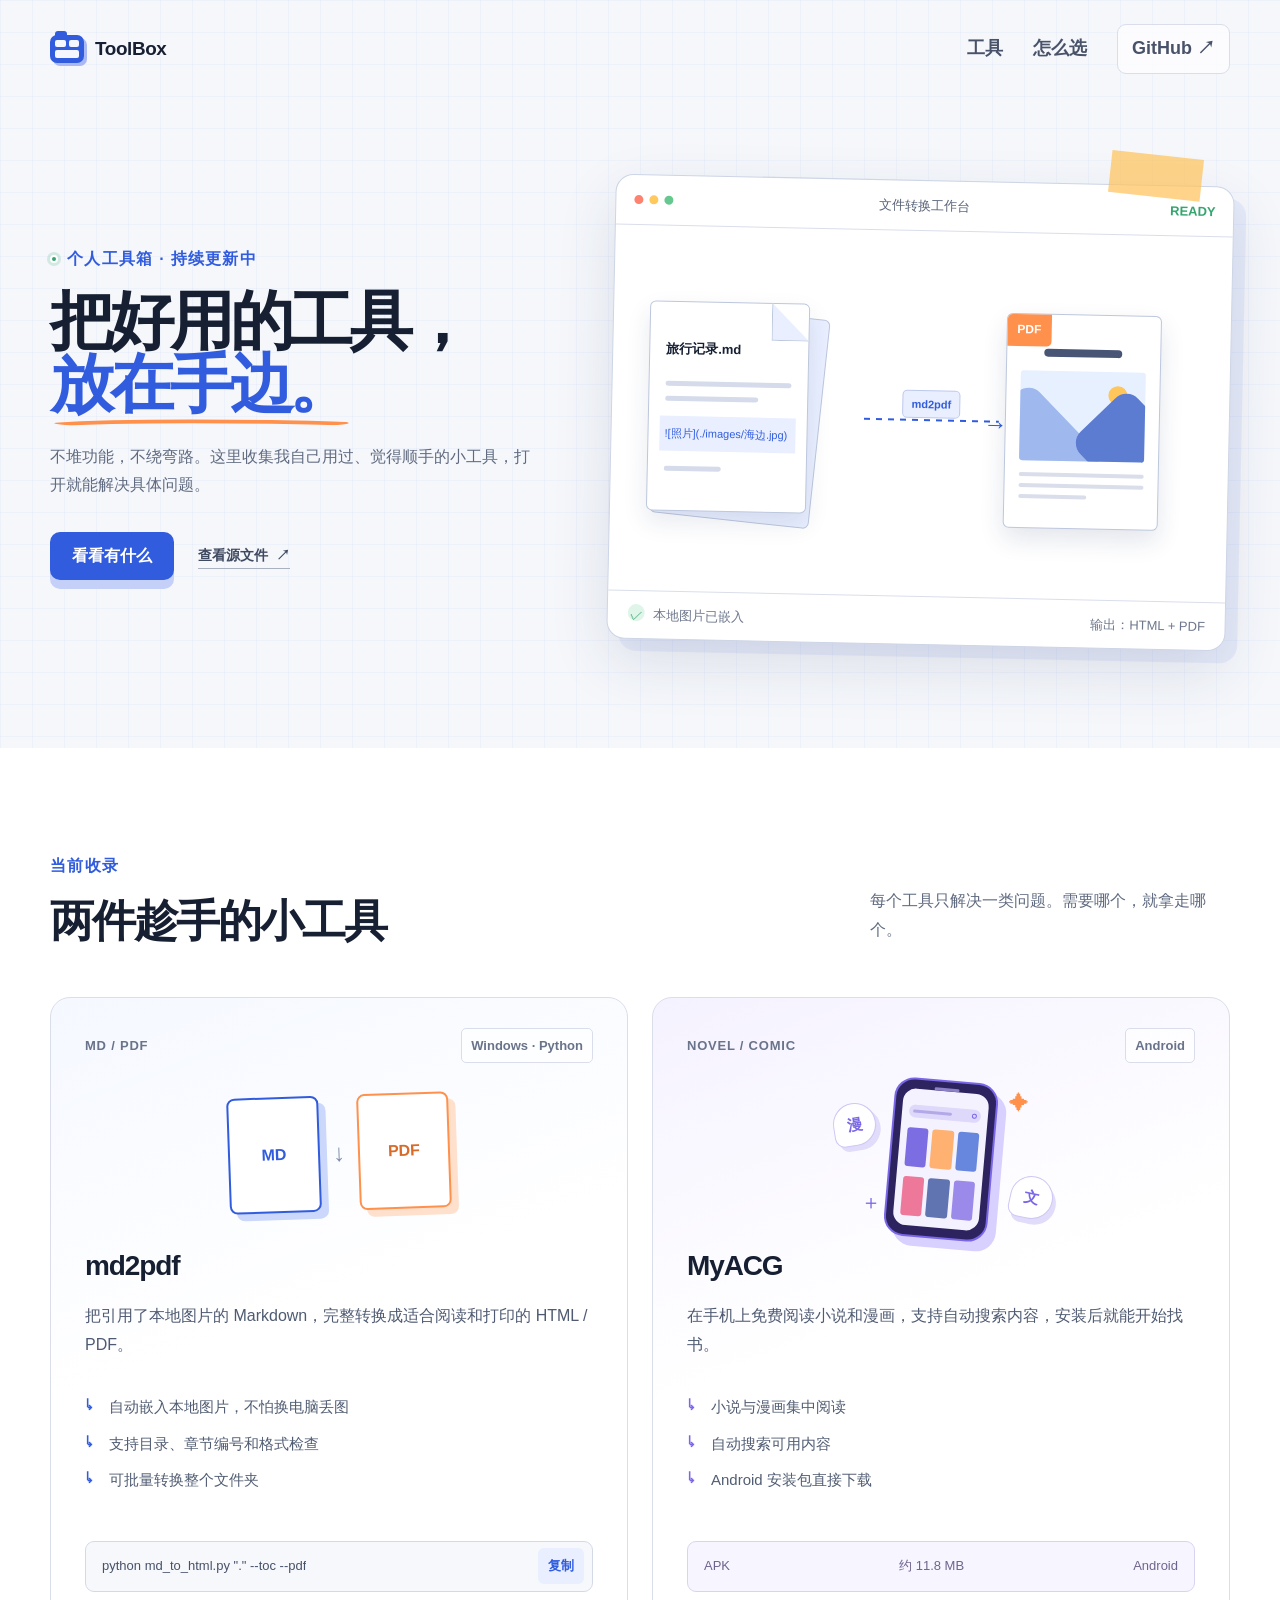
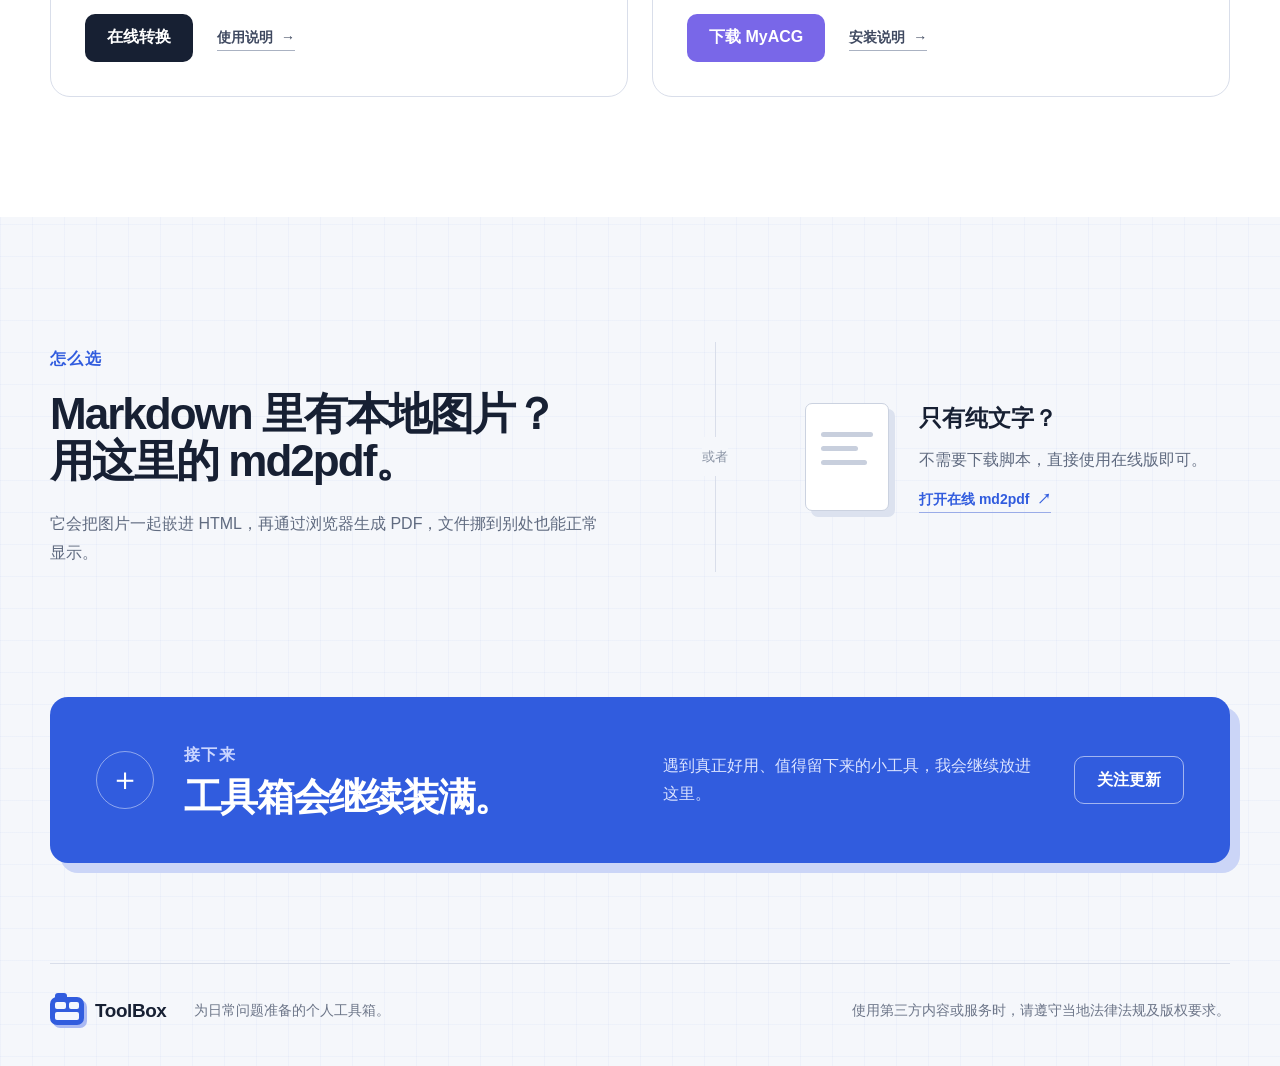
==== index.html @ c823029c "新增 ToolBox 网站和在线 md2pdf" ====
<!doctype html>
<html lang="zh-CN">
  <head>
    <meta charset="UTF-8">
    <meta name="viewport" content="width=device-width, initial-scale=1.0">
    <meta name="description" content="ToolBox：持续更新个人觉得有用的小工具，目前包含 md2pdf 和 MyACG。">
    <meta name="theme-color" content="#315cde">
    <title>ToolBox · 好用的小工具，放在手边</title>
    <link rel="icon" href="assets/toolbox-mark.svg" type="image/svg+xml">
    <link rel="stylesheet" href="styles.css">
    <script src="script.js" defer></script>
  </head>
  <body>
    <a class="skip-link" href="#main">跳到主要内容</a>

    <header class="site-header">
      <a class="brand" href="#top" aria-label="ToolBox 首页">
        <span class="brand-mark" aria-hidden="true">
          <span></span><span></span><span></span>
        </span>
        <span>ToolBox</span>
      </a>

      <nav class="site-nav" aria-label="主要导航">
        <a href="#tools">工具</a>
        <a href="#guide">怎么选</a>
        <a class="nav-github" href="https://github.com/sjksndnfkwks/ToolBox" target="_blank" rel="noreferrer">
          GitHub
          <span aria-hidden="true">↗</span>
        </a>
      </nav>
    </header>

    <main id="main">
      <section class="hero" id="top">
        <div class="hero-copy reveal">
          <p class="eyebrow"><span class="status-dot"></span>个人工具箱 · 持续更新中</p>
          <h1>把好用的工具，<br><span>放在手边。</span></h1>
          <p class="hero-intro">不堆功能，不绕弯路。这里收集我自己用过、觉得顺手的小工具，打开就能解决具体问题。</p>
          <div class="hero-actions">
            <a class="button button-primary" href="#tools">看看有什么</a>
            <a class="text-link" href="https://github.com/sjksndnfkwks/ToolBox" target="_blank" rel="noreferrer">查看源文件 <span aria-hidden="true">↗</span></a>
          </div>
        </div>

        <div class="workbench reveal" aria-label="Markdown 文件转换为带有本地图片的 PDF 的示意图">
          <div class="window-bar">
            <div class="window-dots" aria-hidden="true"><i></i><i></i><i></i></div>
            <span>文件转换工作台</span>
            <span class="window-state">READY</span>
          </div>
          <div class="workbench-body">
            <div class="file-stack" aria-hidden="true">
              <div class="file file-back"></div>
              <div class="file file-main">
                <span class="file-fold"></span>
                <b>旅行记录.md</b>
                <span class="file-line long"></span>
                <span class="file-line"></span>
                <span class="image-ref">![照片](./images/海边.jpg)</span>
                <span class="file-line short"></span>
              </div>
            </div>
            <div class="conversion-path" aria-hidden="true">
              <span class="path-line"></span>
              <span class="path-label">md2pdf</span>
              <span class="path-arrow">→</span>
            </div>
            <div class="pdf-preview" aria-hidden="true">
              <span class="pdf-badge">PDF</span>
              <div class="preview-title"></div>
              <div class="preview-image">
                <span class="sun"></span>
                <span class="hill hill-back"></span>
                <span class="hill hill-front"></span>
              </div>
              <div class="preview-lines"><i></i><i></i><i></i></div>
            </div>
          </div>
          <div class="workbench-footer">
            <span><i class="check-icon">✓</i> 本地图片已嵌入</span>
            <span>输出：HTML + PDF</span>
          </div>
        </div>
      </section>

      <section class="tools-section" id="tools">
        <div class="section-heading reveal">
          <div>
            <p class="section-label">当前收录</p>
            <h2>两件趁手的小工具</h2>
          </div>
          <p>每个工具只解决一类问题。需要哪个，就拿走哪个。</p>
        </div>

        <div class="tool-grid">
          <article class="tool-card md-card reveal">
            <div class="card-topline">
              <span class="tool-index">MD / PDF</span>
              <span class="platform-tag">Windows · Python</span>
            </div>
            <div class="tool-icon md-icon" aria-hidden="true">
              <span>MD</span>
              <i>↓</i>
              <span>PDF</span>
            </div>
            <h3>md2pdf</h3>
            <p class="tool-summary">把引用了本地图片的 Markdown，完整转换成适合阅读和打印的 HTML / PDF。</p>
            <ul class="feature-list">
              <li>自动嵌入本地图片，不怕换电脑丢图</li>
              <li>支持目录、章节编号和格式检查</li>
              <li>可批量转换整个文件夹</li>
            </ul>

            <div class="command-box">
              <code>python md_to_html.py "." --toc --pdf</code>
              <button class="copy-button" type="button" data-copy='python md_to_html.py "." --toc --pdf' aria-label="复制运行命令">复制</button>
            </div>

            <div class="card-actions">
              <a class="button button-dark" href="md2pdf/">在线转换</a>
              <a class="text-link" href="md2pdf/md_to_html使用说明.html">使用说明 <span aria-hidden="true">→</span></a>
            </div>
          </article>

          <article class="tool-card acg-card reveal">
            <div class="card-topline">
              <span class="tool-index">NOVEL / COMIC</span>
              <span class="platform-tag">Android</span>
            </div>
            <div class="acg-visual" aria-hidden="true">
              <div class="phone">
                <div class="phone-speaker"></div>
                <div class="phone-screen">
                  <div class="search-pill"><span></span><i></i></div>
                  <div class="shelf shelf-one"><i></i><i></i><i></i></div>
                  <div class="shelf shelf-two"><i></i><i></i><i></i></div>
                </div>
              </div>
              <span class="bubble bubble-a">漫</span>
              <span class="bubble bubble-b">文</span>
              <span class="spark spark-a">✦</span>
              <span class="spark spark-b">＋</span>
            </div>
            <h3>MyACG</h3>
            <p class="tool-summary">在手机上免费阅读小说和漫画，支持自动搜索内容，安装后就能开始找书。</p>
            <ul class="feature-list">
              <li>小说与漫画集中阅读</li>
              <li>自动搜索可用内容</li>
              <li>Android 安装包直接下载</li>
            </ul>

            <div class="apk-meta">
              <span>APK</span>
              <span>约 11.8 MB</span>
              <span>Android</span>
            </div>

            <div class="card-actions">
              <a class="button button-acg" href="阅读小软件/MyACG.apk" download>下载 MyACG</a>
              <a class="text-link" href="阅读小软件/README.md">安装说明 <span aria-hidden="true">→</span></a>
            </div>
          </article>
        </div>
      </section>

      <section class="choice-section reveal" id="guide">
        <div class="choice-copy">
          <p class="section-label">怎么选</p>
          <h2>Markdown 里有本地图片？<br>用这里的 md2pdf。</h2>
          <p>它会把图片一起嵌进 HTML，再通过浏览器生成 PDF，文件挪到别处也能正常显示。</p>
        </div>
        <div class="choice-divider" aria-hidden="true"><span>或者</span></div>
        <div class="choice-alt">
          <span class="plain-file" aria-hidden="true"><i></i><i></i><i></i></span>
          <div>
            <h3>只有纯文字？</h3>
            <p>不需要下载脚本，直接使用在线版即可。</p>
            <a class="text-link external-link" href="https://realdennis.github.io/md2pdf/" target="_blank" rel="noreferrer">打开在线 md2pdf <span aria-hidden="true">↗</span></a>
          </div>
        </div>
      </section>

      <section class="update-strip reveal" aria-labelledby="update-title">
        <div class="update-symbol" aria-hidden="true">＋</div>
        <div>
          <p class="section-label">接下来</p>
          <h2 id="update-title">工具箱会继续装满。</h2>
        </div>
        <p>遇到真正好用、值得留下来的小工具，我会继续放进这里。</p>
        <a class="button button-outline" href="https://github.com/sjksndnfkwks/ToolBox" target="_blank" rel="noreferrer">关注更新</a>
      </section>
    </main>

    <footer class="site-footer">
      <a class="brand footer-brand" href="#top">
        <span class="brand-mark" aria-hidden="true"><span></span><span></span><span></span></span>
        <span>ToolBox</span>
      </a>
      <p>为日常问题准备的个人工具箱。</p>
      <p class="footer-note">使用第三方内容或服务时，请遵守当地法律法规及版权要求。</p>
    </footer>

    <div class="toast" role="status" aria-live="polite">命令已复制</div>
  </body>
</html>
---- styles.css ----
:root {
  --canvas: #f5f7fb;
  --paper: #ffffff;
  --ink: #172033;
  --muted: #606b80;
  --line: #d9deea;
  --blue: #315cde;
  --blue-dark: #2447b4;
  --blue-soft: #e9efff;
  --violet: #7967e8;
  --violet-dark: #5846c7;
  --violet-soft: #eeeaff;
  --orange: #ff914d;
  --green: #35a56f;
  --shadow: 0 22px 60px rgba(35, 50, 89, 0.12);
  --display: "Microsoft YaHei", sans-serif;
  --body: "Microsoft YaHei", sans-serif;
  --mono: "Microsoft YaHei", sans-serif;
  --text-xs: 13px;
  --text-sm: 14px;
  --text-base: 16px;
  --text-lg: 18px;
  --title-card: clamp(22px, 2.5vw, 28px);
  --title-section: clamp(32px, 4vw, 44px);
  --title-hero: clamp(52px, 5vw, 68px);
}

* {
  box-sizing: border-box;
}

html {
  scroll-behavior: smooth;
}

body {
  margin: 0;
  background:
    linear-gradient(rgba(49, 92, 222, 0.035) 1px, transparent 1px),
    linear-gradient(90deg, rgba(49, 92, 222, 0.035) 1px, transparent 1px),
    var(--canvas);
  background-size: 32px 32px;
  color: var(--ink);
  font-family: var(--body);
  font-size: var(--text-base);
  line-height: 1.65;
  -webkit-font-smoothing: antialiased;
}

a {
  color: inherit;
  text-decoration: none;
}

button,
a {
  -webkit-tap-highlight-color: transparent;
}

button {
  font: inherit;
}

:focus-visible {
  outline: 3px solid var(--orange);
  outline-offset: 4px;
}

.skip-link {
  position: fixed;
  z-index: 100;
  top: 12px;
  left: 12px;
  padding: 10px 16px;
  transform: translateY(-150%);
  border-radius: 8px;
  background: var(--ink);
  color: white;
}

.skip-link:focus {
  transform: translateY(0);
}

.site-header {
  position: relative;
  z-index: 10;
  display: flex;
  width: min(1180px, calc(100% - 48px));
  margin: 0 auto;
  padding: 24px 0;
  align-items: center;
  justify-content: space-between;
}

.brand {
  display: inline-flex;
  align-items: center;
  gap: 11px;
  font-family: var(--display);
  font-size: 1.18rem;
  font-weight: 700;
  letter-spacing: -0.02em;
}

.brand-mark {
  position: relative;
  display: grid;
  width: 34px;
  height: 28px;
  padding: 5px;
  grid-template-columns: repeat(2, 1fr);
  gap: 3px;
  border-radius: 7px;
  background: var(--blue);
  box-shadow: 3px 3px 0 #aab9f3;
}

.brand-mark::before {
  position: absolute;
  top: -4px;
  left: 5px;
  width: 12px;
  height: 5px;
  border-radius: 3px 3px 0 0;
  background: var(--blue);
  content: "";
}

.brand-mark span {
  border-radius: 2px;
  background: white;
  opacity: 0.95;
}

.brand-mark span:last-child {
  grid-column: 1 / -1;
}

.site-nav {
  display: flex;
  align-items: center;
  gap: 30px;
  color: #485269;
  font-size: var(--text-lg);
  font-weight: 600;
}

.site-nav a {
  transition: color 180ms ease;
}

.site-nav a:hover {
  color: var(--blue);
}

.nav-github {
  padding: 9px 14px;
  border: 1px solid var(--line);
  border-radius: 9px;
  background: rgba(255, 255, 255, 0.7);
}

main {
  overflow: hidden;
}

.hero {
  display: grid;
  width: min(1180px, calc(100% - 48px));
  min-height: 650px;
  margin: 0 auto;
  padding: 76px 0 96px;
  grid-template-columns: 0.88fr 1.12fr;
  align-items: center;
  gap: 74px;
}

.hero > *,
.tool-grid > * {
  min-width: 0;
}

.eyebrow,
.section-label {
  margin: 0 0 18px;
  color: var(--blue);
  font-family: var(--mono);
  font-size: var(--text-base);
  font-weight: 700;
  letter-spacing: 0.08em;
  text-transform: uppercase;
}

.eyebrow {
  display: flex;
  align-items: center;
  gap: 9px;
}

.status-dot {
  width: 8px;
  height: 8px;
  border: 2px solid white;
  border-radius: 50%;
  background: var(--green);
  box-shadow: 0 0 0 3px rgba(53, 165, 111, 0.18);
}

h1,
h2,
h3,
p {
  margin-top: 0;
}

h1,
h2,
h3 {
  font-family: var(--display);
}

h1 {
  margin-bottom: 28px;
  font-size: var(--title-hero);
  font-stretch: condensed;
  line-height: 0.98;
  letter-spacing: -0.065em;
}

h1 span {
  position: relative;
  color: var(--blue);
  white-space: nowrap;
}

h1 span::after {
  position: absolute;
  right: 0;
  bottom: -8px;
  left: 4px;
  height: 10px;
  border-radius: 50%;
  background: url("data:image/svg+xml,%3Csvg xmlns='http://www.w3.org/2000/svg' width='400' height='12' viewBox='0 0 400 12'%3E%3Cpath d='M2 8C88 2 274 3 398 7' fill='none' stroke='%23ff914d' stroke-width='5' stroke-linecap='round'/%3E%3C/svg%3E") center / 100% 100% no-repeat;
  content: "";
}

.hero-intro {
  max-width: 520px;
  margin-bottom: 34px;
  color: var(--muted);
  font-size: var(--text-base);
  line-height: 1.7;
}

.hero-actions,
.card-actions {
  display: flex;
  align-items: center;
  gap: 24px;
}

.button {
  display: inline-flex;
  min-height: 48px;
  padding: 0 22px;
  align-items: center;
  justify-content: center;
  border-radius: 10px;
  font-size: var(--text-base);
  font-weight: 700;
  transition: transform 180ms ease, box-shadow 180ms ease, background 180ms ease;
}

.button:hover {
  transform: translateY(-2px);
}

.button-primary {
  background: var(--blue);
  color: white;
  box-shadow: 0 9px 0 #c5d0f8;
}

.button-primary:hover {
  background: var(--blue-dark);
  box-shadow: 0 6px 0 #c5d0f8;
}

.text-link {
  display: inline-flex;
  align-items: center;
  gap: 8px;
  border-bottom: 1px solid #aab2c2;
  color: #3f4960;
  font-size: var(--text-sm);
  font-weight: 700;
  line-height: 1.8;
  transition: color 180ms ease, border-color 180ms ease;
}

.text-link:hover {
  border-color: var(--blue);
  color: var(--blue);
}

.workbench {
  position: relative;
  border: 1px solid #cdd5e6;
  border-radius: 18px;
  background: var(--paper);
  box-shadow: var(--shadow), 12px 12px 0 rgba(49, 92, 222, 0.08);
  transform: rotate(1.2deg);
}

.workbench::before {
  position: absolute;
  z-index: -1;
  top: -31px;
  right: 32px;
  width: 92px;
  height: 42px;
  transform: rotate(5deg);
  background: rgba(255, 196, 93, 0.72);
  content: "";
}

.window-bar {
  display: grid;
  min-height: 50px;
  padding: 0 18px;
  grid-template-columns: 1fr auto 1fr;
  align-items: center;
  border-bottom: 1px solid var(--line);
  color: #59647a;
  font-family: var(--mono);
  font-size: var(--text-xs);
}

.window-dots {
  display: flex;
  gap: 6px;
}

.window-dots i {
  width: 9px;
  height: 9px;
  border-radius: 50%;
  background: #c9cfdb;
}

.window-dots i:first-child { background: #ff826f; }
.window-dots i:nth-child(2) { background: #ffc95e; }
.window-dots i:last-child { background: #65c98f; }

.window-state {
  justify-self: end;
  color: var(--green);
  font-weight: 700;
}

.workbench-body {
  display: grid;
  min-height: 365px;
  padding: 50px 36px 40px;
  grid-template-columns: 1fr 0.7fr 0.9fr;
  align-items: center;
}

.file-stack {
  position: relative;
  width: 175px;
  height: 225px;
}

.file {
  position: absolute;
  width: 160px;
  height: 210px;
  border: 1px solid #bdc7dd;
  border-radius: 6px;
  background: white;
}

.file-back {
  top: 9px;
  left: 12px;
  transform: rotate(5deg);
  background: var(--blue-soft);
}

.file-main {
  padding: 36px 16px 16px;
  box-shadow: 0 11px 24px rgba(29, 49, 96, 0.1);
}

.file-fold {
  position: absolute;
  top: -1px;
  right: -1px;
  width: 38px;
  height: 38px;
  border-bottom: 1px solid #bdc7dd;
  border-left: 1px solid #bdc7dd;
  background: var(--blue-soft);
  clip-path: polygon(0 0, 100% 100%, 0 100%);
}

.file-main b {
  display: block;
  margin-bottom: 22px;
  font-family: var(--mono);
  font-size: var(--text-xs);
}

.file-line {
  display: block;
  width: 74%;
  height: 5px;
  margin: 10px 0;
  border-radius: 3px;
  background: #d5dbea;
}

.file-line.long { width: 100%; }
.file-line.short { width: 45%; }

.image-ref {
  display: block;
  margin: 15px -5px;
  padding: 8px 5px;
  background: var(--blue-soft);
  color: var(--blue);
  font-family: var(--mono);
  font-size: 11px;
  white-space: nowrap;
}

.conversion-path {
  position: relative;
  height: 90px;
}

.path-line {
  position: absolute;
  top: 45px;
  right: 6px;
  left: 6px;
  height: 2px;
  background: repeating-linear-gradient(90deg, var(--blue) 0 6px, transparent 6px 12px);
}

.path-label {
  position: absolute;
  top: 16px;
  left: 50%;
  padding: 4px 8px;
  transform: translateX(-50%);
  border: 1px solid #bdc9ed;
  border-radius: 5px;
  background: var(--blue-soft);
  color: var(--blue);
  font-family: var(--mono);
  font-size: 11px;
  font-weight: 700;
}

.path-arrow {
  position: absolute;
  top: 29px;
  right: -3px;
  color: var(--blue);
  font-size: 1.5rem;
}

.pdf-preview {
  position: relative;
  width: 155px;
  height: 215px;
  padding: 32px 14px 14px;
  border: 1px solid #bdc7dd;
  border-radius: 6px;
  background: white;
  box-shadow: 0 11px 24px rgba(29, 49, 96, 0.12);
}

.pdf-badge {
  position: absolute;
  top: 0;
  left: 0;
  padding: 6px 10px;
  border-radius: 5px 0 5px 0;
  background: var(--orange);
  color: white;
  font-family: var(--mono);
  font-size: 12px;
  font-weight: 700;
}

.preview-title {
  width: 62%;
  height: 8px;
  margin: 2px auto 14px;
  border-radius: 4px;
  background: #485575;
}

.preview-image {
  position: relative;
  height: 90px;
  overflow: hidden;
  border-radius: 3px;
  background: #e6f0ff;
}

.sun {
  position: absolute;
  top: 14px;
  right: 18px;
  width: 19px;
  height: 19px;
  border-radius: 50%;
  background: #ffc65c;
}

.hill {
  position: absolute;
  bottom: -28px;
  width: 110px;
  height: 80px;
  transform: rotate(45deg);
  border-radius: 16px;
}

.hill-back {
  left: -36px;
  background: #9fb8ee;
}

.hill-front {
  right: -47px;
  bottom: -32px;
  background: #5b7cd1;
}

.preview-lines {
  margin-top: 12px;
}

.preview-lines i {
  display: block;
  width: 100%;
  height: 4px;
  margin: 7px 0;
  border-radius: 3px;
  background: #d9deea;
}

.preview-lines i:last-child { width: 55%; }

.workbench-footer {
  display: flex;
  min-height: 48px;
  padding: 0 20px;
  align-items: center;
  justify-content: space-between;
  border-top: 1px solid var(--line);
  color: #6d778c;
  font-family: var(--mono);
  font-size: var(--text-xs);
}

.check-icon {
  display: inline-grid;
  width: 17px;
  height: 17px;
  margin-right: 5px;
  place-items: center;
  border-radius: 50%;
  background: #dff5e9;
  color: var(--green);
  font-style: normal;
}

.tools-section {
  padding: 105px max(24px, calc((100% - 1180px) / 2)) 120px;
  background: var(--paper);
}

.section-heading {
  display: flex;
  margin-bottom: 52px;
  align-items: end;
  justify-content: space-between;
  gap: 32px;
}

.section-heading h2,
.choice-section h2,
.update-strip h2 {
  margin-bottom: 0;
  font-size: var(--title-section);
  line-height: 1.08;
  letter-spacing: -0.045em;
}

.section-heading > p {
  max-width: 360px;
  margin: 0;
  color: var(--muted);
  line-height: 1.8;
}

.tool-grid {
  display: grid;
  grid-template-columns: repeat(2, minmax(0, 1fr));
  gap: 24px;
}

.tool-card {
  position: relative;
  display: flex;
  min-height: 700px;
  padding: 30px 34px 34px;
  flex-direction: column;
  overflow: hidden;
  border: 1px solid var(--line);
  border-radius: 20px;
}

.md-card {
  background: linear-gradient(160deg, #f5f8ff 0%, white 45%);
}

.acg-card {
  background: linear-gradient(160deg, #f5f2ff 0%, white 45%);
}

.card-topline {
  display: flex;
  align-items: center;
  justify-content: space-between;
  color: #697389;
  font-family: var(--mono);
  font-size: var(--text-xs);
  font-weight: 700;
  letter-spacing: 0.06em;
}

.platform-tag {
  padding: 6px 9px;
  border: 1px solid var(--line);
  border-radius: 5px;
  background: rgba(255, 255, 255, 0.7);
  letter-spacing: 0;
}

.tool-icon {
  display: flex;
  height: 180px;
  align-items: center;
  justify-content: center;
}

.md-icon {
  gap: 13px;
  transform: rotate(-2deg);
}

.md-icon span {
  display: grid;
  width: 92px;
  height: 116px;
  place-items: center;
  border: 2px solid var(--blue);
  border-radius: 8px;
  background: white;
  color: var(--blue);
  font-family: var(--mono);
  font-size: 1rem;
  font-weight: 800;
  box-shadow: 7px 7px 0 #cbd7fb;
}

.md-icon span:last-child {
  border-color: var(--orange);
  color: #d86b29;
  box-shadow: 7px 7px 0 #ffe0cc;
}

.md-icon i {
  color: #8290ad;
  font-size: 1.5rem;
  font-style: normal;
}

.tool-card h3 {
  margin-bottom: 13px;
  font-size: var(--title-card);
  letter-spacing: -0.04em;
}

.tool-summary {
  margin-bottom: 23px;
  color: #4f5b72;
  font-size: var(--text-base);
  line-height: 1.8;
}

.feature-list {
  margin: 0 0 27px;
  padding: 0;
  list-style: none;
  color: #515d73;
  font-size: 15px;
}

.feature-list li {
  position: relative;
  margin: 12px 0;
  padding-left: 24px;
}

.feature-list li::before {
  position: absolute;
  top: 0;
  left: 0;
  color: var(--blue);
  content: "↳";
  font-family: var(--mono);
  font-weight: 800;
}

.acg-card .feature-list li::before {
  color: var(--violet);
}

.command-box {
  display: flex;
  min-height: 51px;
  margin-top: auto;
  padding: 0 8px 0 16px;
  align-items: center;
  justify-content: space-between;
  gap: 12px;
  overflow: hidden;
  border: 1px solid #d4d9e6;
  border-radius: 9px;
  background: #f7f8fb;
}

.command-box code {
  min-width: 0;
  overflow: hidden;
  color: #46516a;
  font-family: var(--mono);
  font-size: var(--text-xs);
  text-overflow: ellipsis;
  white-space: nowrap;
}

.copy-button {
  padding: 7px 10px;
  border: 0;
  border-radius: 6px;
  background: var(--blue-soft);
  color: var(--blue);
  cursor: pointer;
  font-size: var(--text-xs);
  font-weight: 700;
}

.card-actions {
  margin-top: 22px;
}

.button-dark {
  background: var(--ink);
  color: white;
}

.button-dark:hover { background: #293650; }

.acg-visual {
  position: relative;
  height: 180px;
}

.phone {
  position: absolute;
  top: 17px;
  left: 50%;
  width: 104px;
  height: 159px;
  padding: 9px 7px;
  transform: translateX(-50%) rotate(5deg);
  border: 2px solid var(--violet);
  border-radius: 20px;
  background: #2d245f;
  box-shadow: 9px 9px 0 #d8d1ff;
}

.phone-speaker {
  position: absolute;
  z-index: 2;
  top: 6px;
  left: 50%;
  width: 25px;
  height: 3px;
  transform: translateX(-50%);
  border-radius: 3px;
  background: #8c82c5;
}

.phone-screen {
  height: 100%;
  padding: 16px 7px 7px;
  border-radius: 13px;
  background: #f5f2ff;
}

.search-pill {
  display: flex;
  height: 13px;
  margin-bottom: 10px;
  padding: 0 4px;
  align-items: center;
  justify-content: space-between;
  border-radius: 7px;
  background: #ded8fb;
}

.search-pill span {
  width: 39px;
  height: 3px;
  border-radius: 2px;
  background: #b4a9e8;
}

.search-pill i {
  width: 5px;
  height: 5px;
  border: 1px solid var(--violet);
  border-radius: 50%;
}

.shelf {
  display: grid;
  margin-bottom: 10px;
  grid-template-columns: repeat(3, 1fr);
  gap: 4px;
}

.shelf i {
  height: 39px;
  border-radius: 3px;
  background: #7d6de2;
}

.shelf i:nth-child(2) { background: #ffb171; }
.shelf i:nth-child(3) { background: #6687dd; }
.shelf-two i:first-child { background: #ed789a; }
.shelf-two i:nth-child(2) { background: #6074b2; }
.shelf-two i:nth-child(3) { background: #9c8aeb; }

.bubble {
  position: absolute;
  display: grid;
  width: 43px;
  height: 43px;
  place-items: center;
  border: 1px solid #cfc7f5;
  border-radius: 50% 50% 50% 10px;
  background: white;
  color: var(--violet);
  font-size: 0.95rem;
  font-weight: 800;
  box-shadow: 4px 5px 0 #e1dcfa;
}

.bubble-a { top: 40px; left: calc(50% - 108px); transform: rotate(-9deg); }
.bubble-b { right: calc(50% - 112px); bottom: 24px; transform: rotate(12deg); }

.spark {
  position: absolute;
  color: var(--orange);
  font-size: 1.25rem;
}

.spark-a { top: 24px; right: calc(50% - 88px); }
.spark-b { bottom: 24px; left: calc(50% - 80px); color: var(--violet); }

.apk-meta {
  display: flex;
  min-height: 51px;
  margin-top: auto;
  padding: 0 16px;
  align-items: center;
  justify-content: space-between;
  border: 1px solid #d9d3f2;
  border-radius: 9px;
  background: #f7f5ff;
  color: #6f648d;
  font-family: var(--mono);
  font-size: var(--text-xs);
}

.button-acg {
  background: var(--violet);
  color: white;
}

.button-acg:hover { background: var(--violet-dark); }

.choice-section {
  display: grid;
  width: min(1180px, calc(100% - 48px));
  margin: 0 auto;
  padding: 125px 0;
  grid-template-columns: 1.15fr 100px 0.85fr;
  align-items: center;
  gap: 40px;
}

.choice-copy > p:last-child {
  max-width: 550px;
  margin: 25px 0 0;
  color: var(--muted);
  line-height: 1.8;
}

.choice-divider {
  position: relative;
  display: grid;
  height: 230px;
  place-items: center;
}

.choice-divider::before {
  position: absolute;
  top: 0;
  bottom: 0;
  left: 50%;
  width: 1px;
  background: var(--line);
  content: "";
}

.choice-divider span {
  position: relative;
  z-index: 1;
  padding: 9px 0;
  background: var(--canvas);
  color: #8a93a4;
  font-family: var(--mono);
  font-size: var(--text-xs);
}

.choice-alt {
  display: grid;
  grid-template-columns: 90px 1fr;
  align-items: center;
  gap: 24px;
}

.plain-file {
  display: flex;
  width: 84px;
  height: 108px;
  padding: 28px 15px;
  flex-direction: column;
  gap: 9px;
  border: 1px solid #cbd2e0;
  border-radius: 7px;
  background: white;
  box-shadow: 6px 6px 0 #dce2ef;
}

.plain-file i {
  width: 100%;
  height: 5px;
  border-radius: 3px;
  background: #c8cfdd;
}

.plain-file i:nth-child(2) { width: 72%; }
.plain-file i:last-child { width: 88%; }

.choice-alt h3 {
  margin-bottom: 8px;
  font-size: 23px;
}

.choice-alt p {
  margin-bottom: 13px;
  color: var(--muted);
  line-height: 1.7;
}

.external-link {
  color: var(--blue);
  border-color: #9aace8;
}

.update-strip {
  display: grid;
  width: min(1180px, calc(100% - 48px));
  margin: 0 auto 100px;
  padding: 45px 46px;
  grid-template-columns: auto 1fr 0.85fr auto;
  align-items: center;
  gap: 30px;
  border-radius: 18px;
  background: var(--blue);
  color: white;
  box-shadow: 10px 10px 0 #cbd5f7;
}

.update-symbol {
  display: grid;
  width: 58px;
  height: 58px;
  place-items: center;
  border: 1px solid rgba(255, 255, 255, 0.45);
  border-radius: 50%;
  font-family: var(--display);
  font-size: 2rem;
}

.update-strip .section-label {
  margin-bottom: 9px;
  color: #cbd6ff;
}

.update-strip h2 {
  font-size: clamp(28px, 3vw, 38px);
}

.update-strip > p {
  margin: 0;
  color: #dbe3ff;
  line-height: 1.75;
}

.button-outline {
  border: 1px solid rgba(255, 255, 255, 0.55);
  color: white;
}

.button-outline:hover {
  background: white;
  color: var(--blue);
}

.site-footer {
  display: grid;
  width: min(1180px, calc(100% - 48px));
  margin: 0 auto;
  padding: 31px 0 40px;
  grid-template-columns: auto 1fr auto;
  align-items: center;
  gap: 28px;
  border-top: 1px solid var(--line);
  color: #6c7588;
  font-size: var(--text-sm);
}

.site-footer p { margin: 0; }
.footer-brand { color: var(--ink); }
.footer-note { text-align: right; }

.toast {
  position: fixed;
  z-index: 20;
  right: 24px;
  bottom: 24px;
  padding: 12px 17px;
  transform: translateY(30px);
  border-radius: 8px;
  background: var(--ink);
  color: white;
  font-size: var(--text-sm);
  opacity: 0;
  pointer-events: none;
  transition: opacity 180ms ease, transform 180ms ease;
}

.toast.is-visible {
  transform: translateY(0);
  opacity: 1;
}

.reveal {
  opacity: 0;
  transform: translateY(24px);
  transition: opacity 700ms ease, transform 700ms cubic-bezier(0.2, 0.8, 0.2, 1);
}

.reveal.is-visible {
  opacity: 1;
  transform: translateY(0);
}

.workbench.reveal {
  transform: translateY(24px) rotate(1.2deg);
}

.workbench.reveal.is-visible {
  transform: translateY(0) rotate(1.2deg);
}

@media (max-width: 980px) {
  .hero {
    min-height: auto;
    padding-top: 55px;
    grid-template-columns: 1fr;
    gap: 72px;
  }

  .hero-copy {
    max-width: 680px;
  }

  .workbench {
    width: min(680px, 100%);
    margin: 0 auto;
  }

  .tool-card {
    min-height: 720px;
  }

  .choice-section {
    grid-template-columns: 1fr;
    gap: 36px;
  }

  .choice-divider {
    height: 1px;
  }

  .choice-divider::before {
    top: 50%;
    right: 0;
    bottom: auto;
    left: 0;
    width: auto;
    height: 1px;
  }

  .choice-divider span {
    padding: 0 12px;
  }

  .choice-alt {
    max-width: 500px;
  }

  .update-strip {
    grid-template-columns: auto 1fr auto;
  }

  .update-strip > p {
    display: none;
  }
}

@media (max-width: 760px) {
  .site-header,
  .hero,
  .choice-section,
  .update-strip,
  .site-footer {
    width: min(100% - 32px, 1180px);
  }

  .site-header {
    padding-top: 18px;
  }

  .site-nav {
    gap: 16px;
  }

  .site-nav > a:not(.nav-github) {
    display: none;
  }

  .hero {
    padding: 45px 0 78px;
  }

  h1 {
    font-size: 46px;
  }

  .workbench-body {
    min-height: 310px;
    padding: 42px 20px 32px;
    grid-template-columns: 1fr 0.45fr 0.9fr;
  }

  .file-stack {
    width: 125px;
    height: 175px;
  }

  .file {
    width: 118px;
    height: 165px;
  }

  .file-main {
    padding: 28px 11px 11px;
  }

  .file-main b {
    margin-bottom: 13px;
    font-size: 10px;
  }

  .image-ref {
    margin: 10px -3px;
    font-size: 8px;
  }

  .pdf-preview {
    width: 116px;
    height: 170px;
    padding: 28px 10px 10px;
  }

  .preview-image { height: 69px; }
  .window-state { display: none; }
  .window-bar { grid-template-columns: 1fr auto; }
  .workbench-footer span:last-child { display: none; }

  .tools-section {
    padding: 80px 16px 90px;
  }

  .section-heading {
    align-items: start;
    flex-direction: column;
  }

  .tool-grid {
    grid-template-columns: minmax(0, 1fr);
  }

  .tool-card {
    min-height: 690px;
  }

  .update-strip {
    padding: 34px 26px;
    grid-template-columns: 1fr auto;
  }

  .update-symbol { display: none; }

  .site-footer {
    grid-template-columns: 1fr;
    text-align: center;
  }

  .footer-brand { justify-self: center; }
  .footer-note { text-align: center; }
}

@media (max-width: 480px) {
  .hero-actions,
  .card-actions {
    align-items: flex-start;
    flex-direction: column;
    gap: 18px;
  }

  .workbench {
    transform: none;
  }

  .workbench.reveal,
  .workbench.reveal.is-visible {
    transform: translateY(0);
  }

  .workbench-body {
    min-height: 265px;
    padding: 35px 12px 25px;
  }

  .file-stack {
    width: 94px;
    height: 140px;
  }

  .file {
    width: 87px;
    height: 132px;
  }

  .file-main {
    padding: 22px 8px 8px;
  }

  .file-main b { font-size: 0.38rem; }
  .file-line { height: 3px; margin: 7px 0; }
  .image-ref { overflow: hidden; font-size: 0.3rem; }
  .file-fold { width: 27px; height: 27px; }

  .path-label { display: none; }

  .pdf-preview {
    width: 88px;
    height: 134px;
    padding: 23px 8px 8px;
  }

  .pdf-badge { padding: 4px 7px; font-size: 0.45rem; }
  .preview-title { height: 5px; margin-bottom: 8px; }
  .preview-image { height: 52px; }
  .preview-lines { margin-top: 7px; }
  .preview-lines i { height: 3px; margin: 5px 0; }

  .tool-card {
    min-height: 0;
    padding: 25px 22px 26px;
  }

  .command-box,
  .apk-meta {
    margin-top: 8px;
  }

  .choice-section { padding: 90px 0; }

  .choice-alt {
    grid-template-columns: 1fr;
  }

  .update-strip {
    grid-template-columns: 1fr;
    gap: 24px;
  }

  .update-strip .button { justify-self: start; }
}

@media (prefers-reduced-motion: reduce) {
  html { scroll-behavior: auto; }
  *, *::before, *::after {
    scroll-behavior: auto !important;
    transition-duration: 0.01ms !important;
    animation-duration: 0.01ms !important;
    animation-iteration-count: 1 !important;
  }

  .reveal {
    opacity: 1;
    transform: none;
  }
}
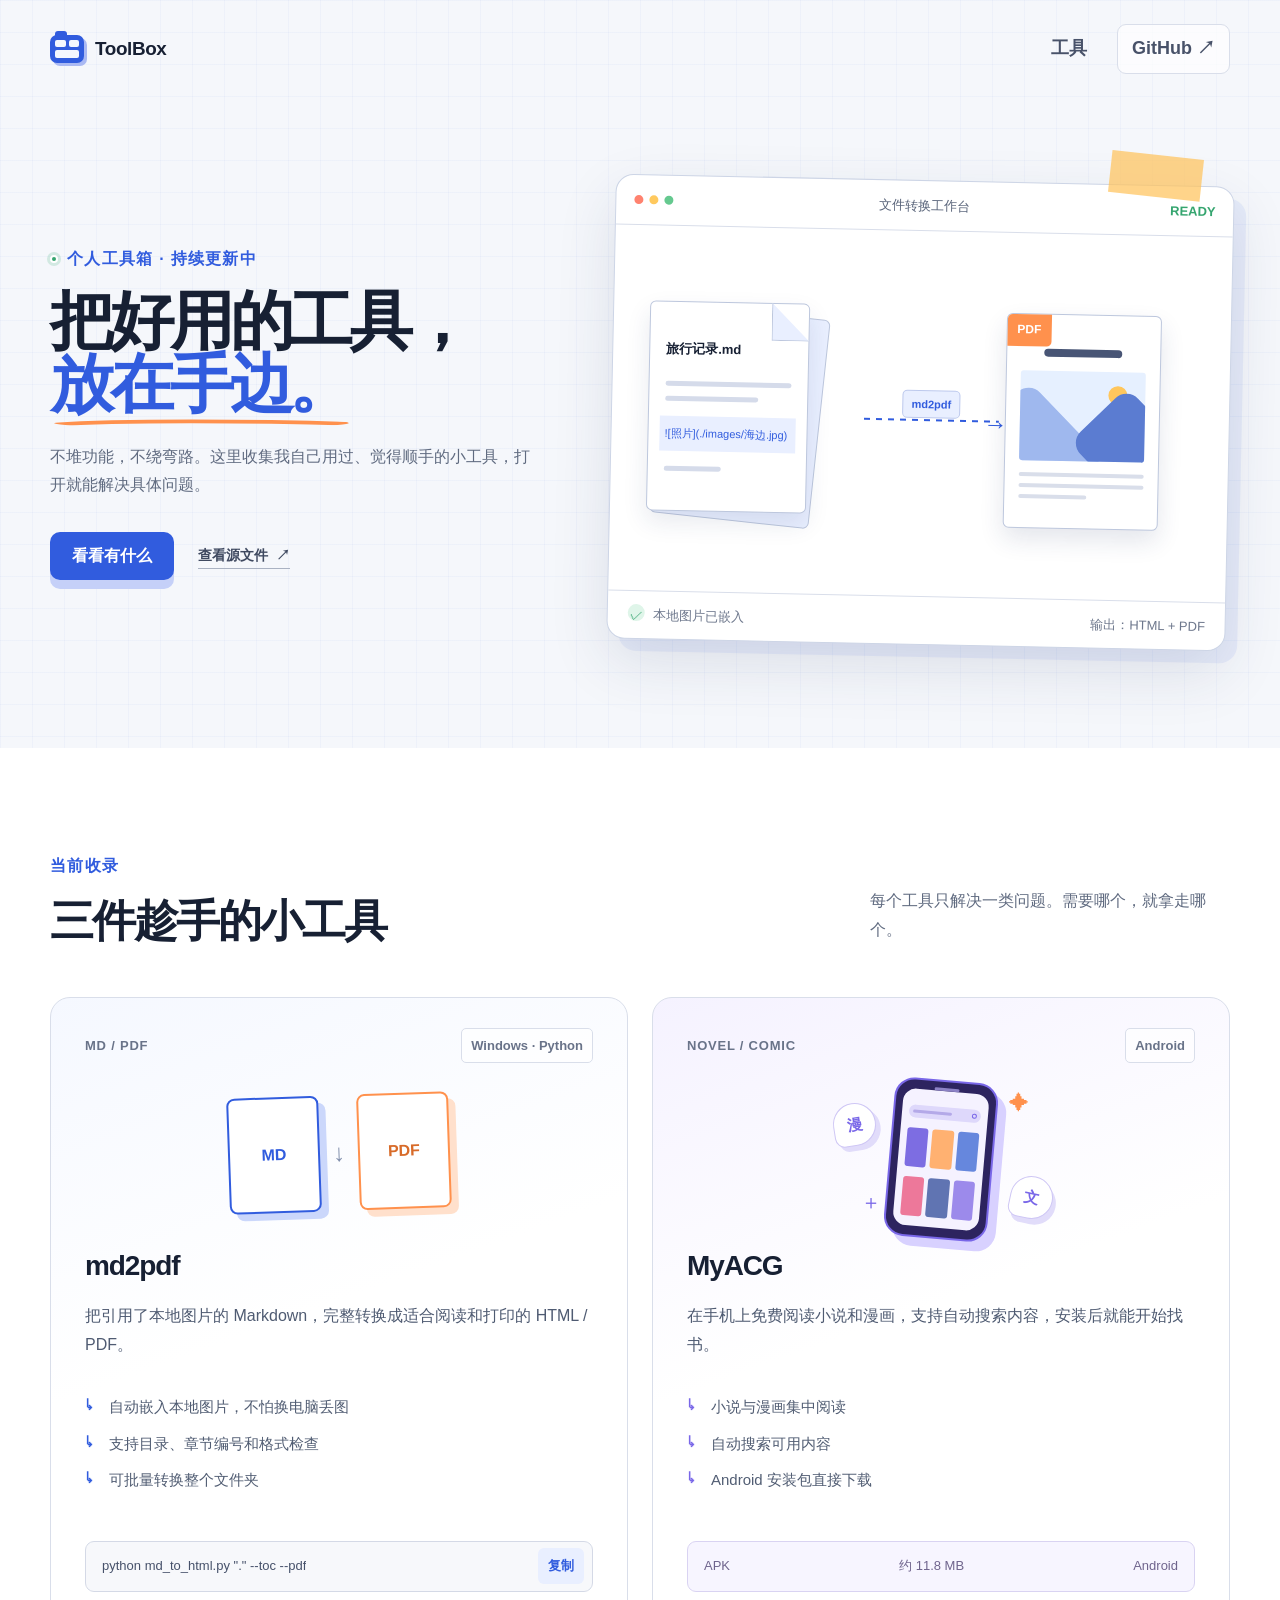
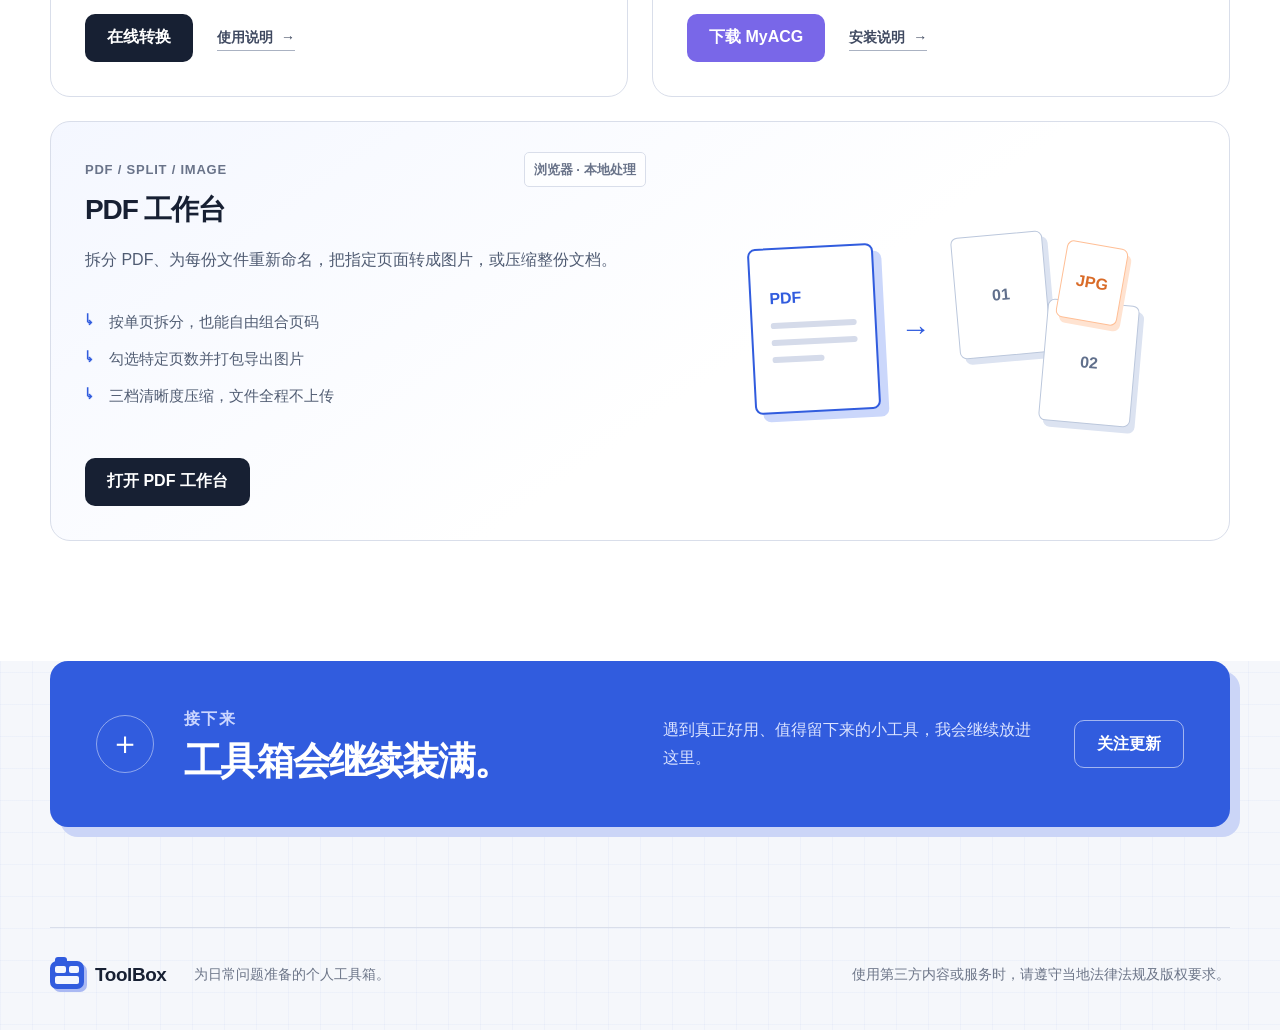
==== commit 40b8ba32: "新增 PDF 工具并升级 Markdown 工作区" ====
--- a/index.html
+++ b/index.html
@@ -3,7 +3,7 @@
   <head>
     <meta charset="UTF-8">
     <meta name="viewport" content="width=device-width, initial-scale=1.0">
-    <meta name="description" content="ToolBox：持续更新个人觉得有用的小工具，目前包含 md2pdf 和 MyACG。">
+    <meta name="description" content="ToolBox：持续更新个人觉得有用的小工具，目前包含 md2pdf、PDF 工作台和 MyACG。">
     <meta name="theme-color" content="#315cde">
     <title>ToolBox · 好用的小工具，放在手边</title>
     <link rel="icon" href="assets/toolbox-mark.svg" type="image/svg+xml">
@@ -23,7 +23,6 @@
 
       <nav class="site-nav" aria-label="主要导航">
         <a href="#tools">工具</a>
-        <a href="#guide">怎么选</a>
         <a class="nav-github" href="https://github.com/sjksndnfkwks/ToolBox" target="_blank" rel="noreferrer">
           GitHub
           <span aria-hidden="true">↗</span>
@@ -88,7 +87,7 @@
         <div class="section-heading reveal">
           <div>
             <p class="section-label">当前收录</p>
-            <h2>两件趁手的小工具</h2>
+            <h2>三件趁手的小工具</h2>
           </div>
           <p>每个工具只解决一类问题。需要哪个，就拿走哪个。</p>
         </div>
@@ -118,7 +117,7 @@
             </div>
 
             <div class="card-actions">
-              <a class="button button-dark" href="md2pdf/">在线转换</a>
+              <a class="button button-dark" href="/md2pdf">在线转换</a>
               <a class="text-link" href="md2pdf/md_to_html使用说明.html">使用说明 <span aria-hidden="true">→</span></a>
             </div>
           </article>
@@ -161,23 +160,28 @@
               <a class="text-link" href="阅读小软件/README.md">安装说明 <span aria-hidden="true">→</span></a>
             </div>
           </article>
-        </div>
-      </section>
-
-      <section class="choice-section reveal" id="guide">
-        <div class="choice-copy">
-          <p class="section-label">怎么选</p>
-          <h2>Markdown 里有本地图片？<br>用这里的 md2pdf。</h2>
-          <p>它会把图片一起嵌进 HTML，再通过浏览器生成 PDF，文件挪到别处也能正常显示。</p>
-        </div>
-        <div class="choice-divider" aria-hidden="true"><span>或者</span></div>
-        <div class="choice-alt">
-          <span class="plain-file" aria-hidden="true"><i></i><i></i><i></i></span>
-          <div>
-            <h3>只有纯文字？</h3>
-            <p>不需要下载脚本，直接使用在线版即可。</p>
-            <a class="text-link external-link" href="https://realdennis.github.io/md2pdf/" target="_blank" rel="noreferrer">打开在线 md2pdf <span aria-hidden="true">↗</span></a>
-          </div>
+
+          <article class="tool-card pdf-tools-card reveal">
+            <div class="pdf-card-copy">
+              <div class="card-topline">
+                <span class="tool-index">PDF / SPLIT / IMAGE</span>
+                <span class="platform-tag">浏览器 · 本地处理</span>
+              </div>
+              <h3>PDF 工作台</h3>
+              <p class="tool-summary">拆分 PDF、为每份文件重新命名，把指定页面转成图片，或压缩整份文档。</p>
+              <ul class="feature-list">
+                <li>按单页拆分，也能自由组合页码</li>
+                <li>勾选特定页数并打包导出图片</li>
+                <li>三档清晰度压缩，文件全程不上传</li>
+              </ul>
+              <div class="card-actions"><a class="button button-dark" href="/pdf-tools">打开 PDF 工作台</a></div>
+            </div>
+            <div class="pdf-tools-visual" aria-hidden="true">
+              <div class="split-source"><b>PDF</b><i></i><i></i><i></i></div>
+              <span class="split-arrow">→</span>
+              <div class="split-results"><span><b>01</b></span><span><b>02</b></span><span><b>JPG</b></span></div>
+            </div>
+          </article>
         </div>
       </section>
 
--- a/styles.css
+++ b/styles.css
@@ -596,7 +596,6 @@
 }
 
 .section-heading h2,
-.choice-section h2,
 .update-strip h2 {
   margin-bottom: 0;
   font-size: var(--title-section);
@@ -635,6 +634,29 @@
 .acg-card {
   background: linear-gradient(160deg, #f5f2ff 0%, white 45%);
 }
+
+.pdf-tools-card {
+  min-height: 420px;
+  grid-column: 1 / -1;
+  display: grid;
+  grid-template-columns: 1fr 0.9fr;
+  gap: 45px;
+  background: linear-gradient(145deg, #f4f7ff 0%, white 58%);
+}
+
+.pdf-card-copy { display: flex; min-width: 0; flex-direction: column; }
+.pdf-tools-card .card-actions { margin-top: auto; }
+.pdf-tools-visual { display: flex; min-height: 300px; align-items: center; justify-content: center; gap: 24px; }
+.split-source { display: flex; width: 126px; height: 166px; padding: 36px 18px 18px; flex-direction: column; gap: 11px; transform: rotate(-3deg); border: 2px solid var(--blue); border-radius: 8px; background: white; box-shadow: 8px 8px 0 #cbd7fb; }
+.split-source b { color: var(--blue); }
+.split-source i { width: 100%; height: 6px; border-radius: 3px; background: #d5dbea; }
+.split-source i:last-child { width: 60%; }
+.split-arrow { color: var(--blue); font-size: 30px; font-weight: 700; }
+.split-results { position: relative; width: 180px; height: 190px; }
+.split-results span { position: absolute; display: grid; width: 92px; height: 122px; place-items: center; border: 1px solid #bbc7dc; border-radius: 7px; background: white; color: #61708c; box-shadow: 5px 6px 0 #dce3f1; }
+.split-results span:first-child { top: 0; left: 0; transform: rotate(-5deg); }
+.split-results span:nth-child(2) { right: 0; bottom: 0; transform: rotate(5deg); }
+.split-results span:last-child { right: 12px; top: 10px; width: 62px; height: 78px; transform: rotate(10deg); border-color: #ffbf96; color: #d96b28; box-shadow: 4px 5px 0 #ffe3d1; }
 
 .card-topline {
   display: flex;
@@ -911,96 +933,6 @@
 }
 
 .button-acg:hover { background: var(--violet-dark); }
-
-.choice-section {
-  display: grid;
-  width: min(1180px, calc(100% - 48px));
-  margin: 0 auto;
-  padding: 125px 0;
-  grid-template-columns: 1.15fr 100px 0.85fr;
-  align-items: center;
-  gap: 40px;
-}
-
-.choice-copy > p:last-child {
-  max-width: 550px;
-  margin: 25px 0 0;
-  color: var(--muted);
-  line-height: 1.8;
-}
-
-.choice-divider {
-  position: relative;
-  display: grid;
-  height: 230px;
-  place-items: center;
-}
-
-.choice-divider::before {
-  position: absolute;
-  top: 0;
-  bottom: 0;
-  left: 50%;
-  width: 1px;
-  background: var(--line);
-  content: "";
-}
-
-.choice-divider span {
-  position: relative;
-  z-index: 1;
-  padding: 9px 0;
-  background: var(--canvas);
-  color: #8a93a4;
-  font-family: var(--mono);
-  font-size: var(--text-xs);
-}
-
-.choice-alt {
-  display: grid;
-  grid-template-columns: 90px 1fr;
-  align-items: center;
-  gap: 24px;
-}
-
-.plain-file {
-  display: flex;
-  width: 84px;
-  height: 108px;
-  padding: 28px 15px;
-  flex-direction: column;
-  gap: 9px;
-  border: 1px solid #cbd2e0;
-  border-radius: 7px;
-  background: white;
-  box-shadow: 6px 6px 0 #dce2ef;
-}
-
-.plain-file i {
-  width: 100%;
-  height: 5px;
-  border-radius: 3px;
-  background: #c8cfdd;
-}
-
-.plain-file i:nth-child(2) { width: 72%; }
-.plain-file i:last-child { width: 88%; }
-
-.choice-alt h3 {
-  margin-bottom: 8px;
-  font-size: 23px;
-}
-
-.choice-alt p {
-  margin-bottom: 13px;
-  color: var(--muted);
-  line-height: 1.7;
-}
-
-.external-link {
-  color: var(--blue);
-  border-color: #9aace8;
-}
 
 .update-strip {
   display: grid;
@@ -1090,6 +1022,8 @@
   opacity: 1;
 }
 
+.toast.is-error { background: #a83d3d; }
+
 .reveal {
   opacity: 0;
   transform: translateY(24px);
@@ -1130,32 +1064,6 @@
     min-height: 720px;
   }
 
-  .choice-section {
-    grid-template-columns: 1fr;
-    gap: 36px;
-  }
-
-  .choice-divider {
-    height: 1px;
-  }
-
-  .choice-divider::before {
-    top: 50%;
-    right: 0;
-    bottom: auto;
-    left: 0;
-    width: auto;
-    height: 1px;
-  }
-
-  .choice-divider span {
-    padding: 0 12px;
-  }
-
-  .choice-alt {
-    max-width: 500px;
-  }
-
   .update-strip {
     grid-template-columns: auto 1fr auto;
   }
@@ -1168,7 +1076,6 @@
 @media (max-width: 760px) {
   .site-header,
   .hero,
-  .choice-section,
   .update-strip,
   .site-footer {
     width: min(100% - 32px, 1180px);
@@ -1251,6 +1158,9 @@
   .tool-card {
     min-height: 690px;
   }
+
+  .pdf-tools-card { min-height: 0; grid-template-columns: 1fr; }
+  .pdf-tools-visual { grid-row: 1; min-height: 260px; }
 
   .update-strip {
     padding: 34px 26px;
@@ -1328,15 +1238,12 @@
     padding: 25px 22px 26px;
   }
 
+  .pdf-tools-card { gap: 10px; }
+  .pdf-tools-visual { min-height: 225px; transform: scale(.86); }
+
   .command-box,
   .apk-meta {
     margin-top: 8px;
-  }
-
-  .choice-section { padding: 90px 0; }
-
-  .choice-alt {
-    grid-template-columns: 1fr;
   }
 
   .update-strip {
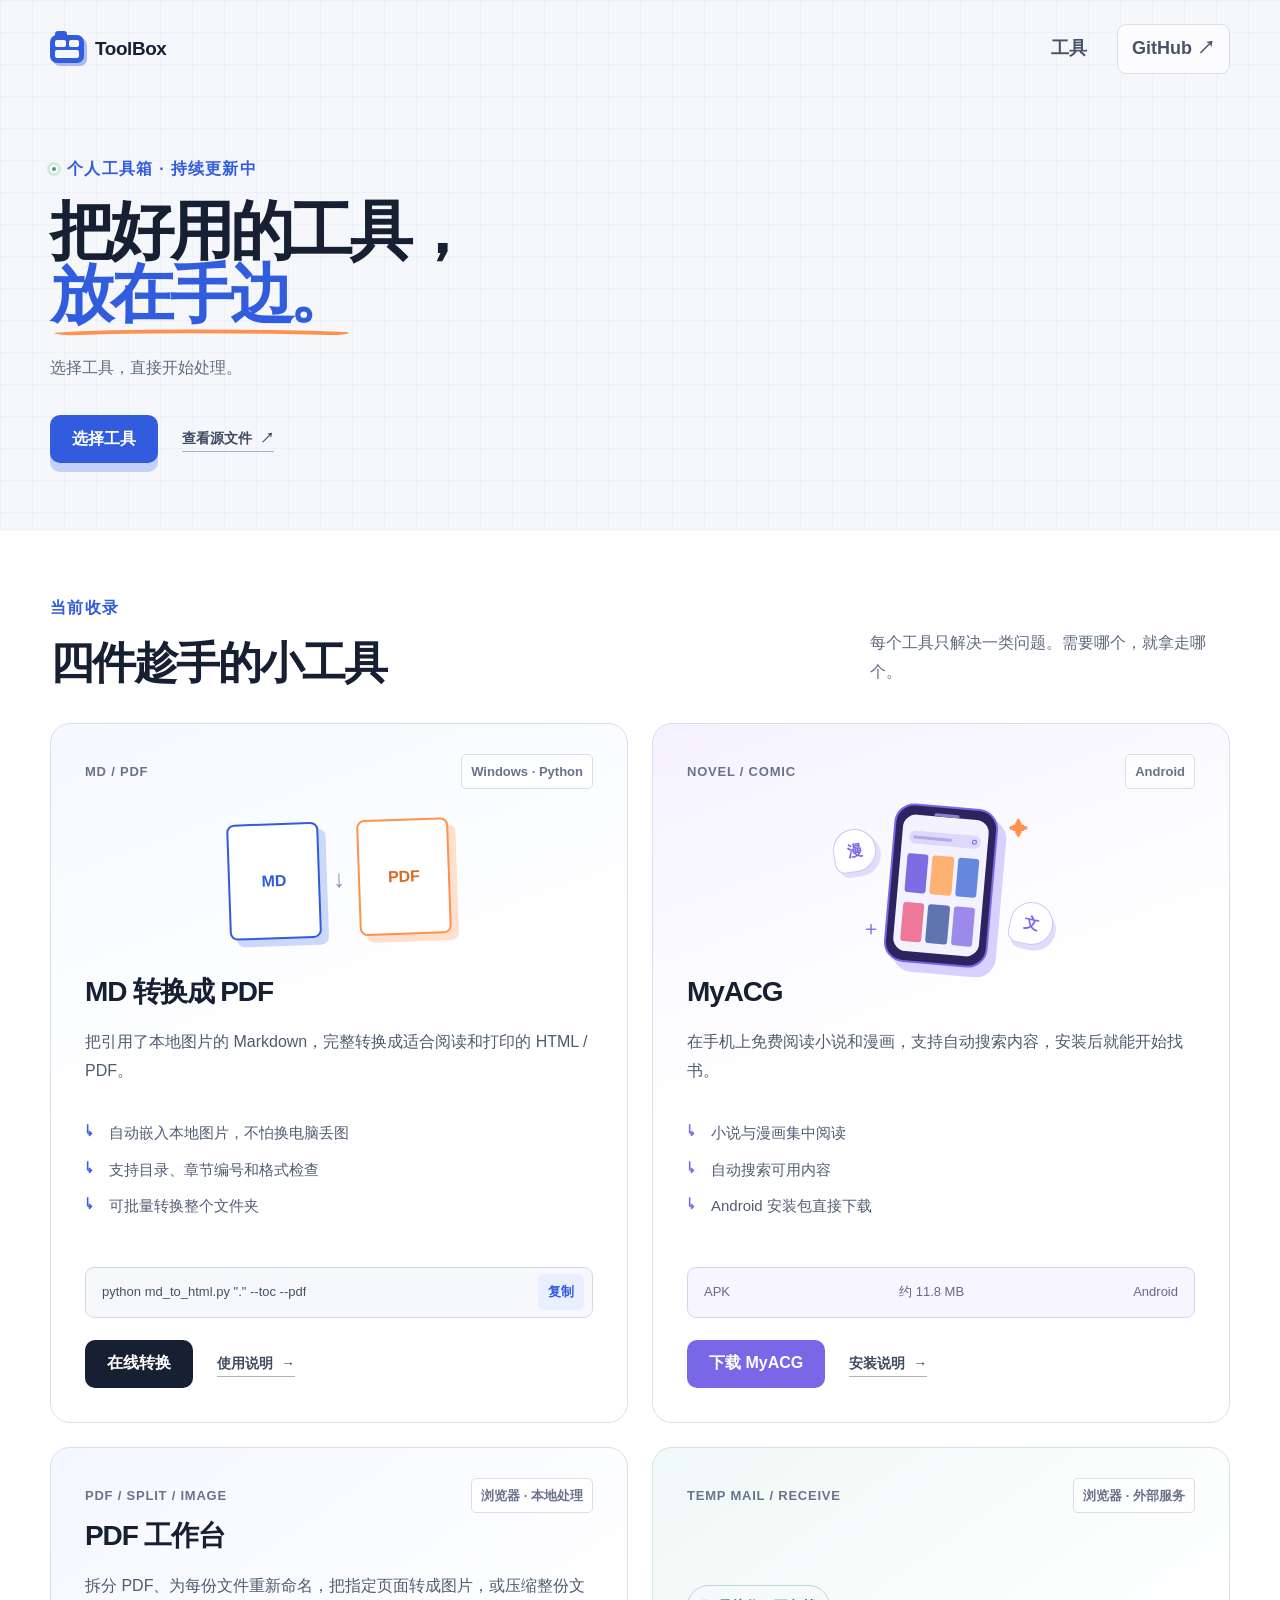
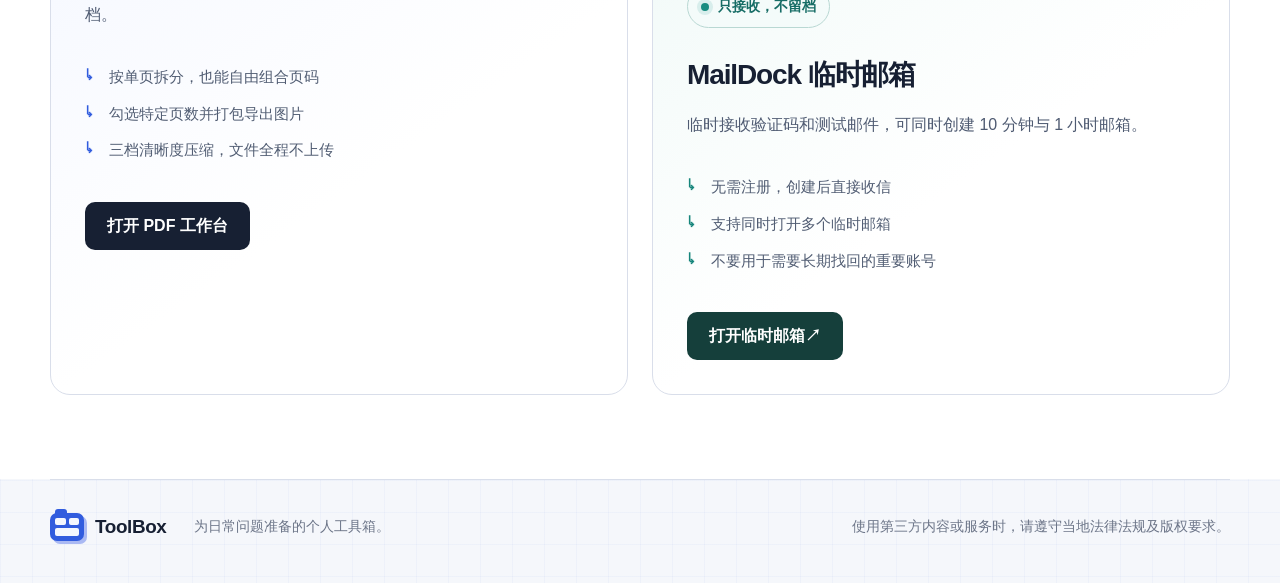
==== commit 07b8c679: "精简网站并新增临时邮箱入口" ====
--- a/index.html
+++ b/index.html
@@ -3,7 +3,7 @@
   <head>
     <meta charset="UTF-8">
     <meta name="viewport" content="width=device-width, initial-scale=1.0">
-    <meta name="description" content="ToolBox：持续更新个人觉得有用的小工具，目前包含 md2pdf、PDF 工作台和 MyACG。">
+    <meta name="description" content="ToolBox：持续更新个人觉得有用的小工具，目前包含 MD 转换成 PDF、PDF 工作台、MailDock 临时邮箱和 MyACG。">
     <meta name="theme-color" content="#315cde">
     <title>ToolBox · 好用的小工具，放在手边</title>
     <link rel="icon" href="assets/toolbox-mark.svg" type="image/svg+xml">
@@ -35,50 +35,10 @@
         <div class="hero-copy reveal">
           <p class="eyebrow"><span class="status-dot"></span>个人工具箱 · 持续更新中</p>
           <h1>把好用的工具，<br><span>放在手边。</span></h1>
-          <p class="hero-intro">不堆功能，不绕弯路。这里收集我自己用过、觉得顺手的小工具，打开就能解决具体问题。</p>
+          <p class="hero-intro">选择工具，直接开始处理。</p>
           <div class="hero-actions">
-            <a class="button button-primary" href="#tools">看看有什么</a>
+            <a class="button button-primary" href="#tools">选择工具</a>
             <a class="text-link" href="https://github.com/sjksndnfkwks/ToolBox" target="_blank" rel="noreferrer">查看源文件 <span aria-hidden="true">↗</span></a>
-          </div>
-        </div>
-
-        <div class="workbench reveal" aria-label="Markdown 文件转换为带有本地图片的 PDF 的示意图">
-          <div class="window-bar">
-            <div class="window-dots" aria-hidden="true"><i></i><i></i><i></i></div>
-            <span>文件转换工作台</span>
-            <span class="window-state">READY</span>
-          </div>
-          <div class="workbench-body">
-            <div class="file-stack" aria-hidden="true">
-              <div class="file file-back"></div>
-              <div class="file file-main">
-                <span class="file-fold"></span>
-                <b>旅行记录.md</b>
-                <span class="file-line long"></span>
-                <span class="file-line"></span>
-                <span class="image-ref">![照片](./images/海边.jpg)</span>
-                <span class="file-line short"></span>
-              </div>
-            </div>
-            <div class="conversion-path" aria-hidden="true">
-              <span class="path-line"></span>
-              <span class="path-label">md2pdf</span>
-              <span class="path-arrow">→</span>
-            </div>
-            <div class="pdf-preview" aria-hidden="true">
-              <span class="pdf-badge">PDF</span>
-              <div class="preview-title"></div>
-              <div class="preview-image">
-                <span class="sun"></span>
-                <span class="hill hill-back"></span>
-                <span class="hill hill-front"></span>
-              </div>
-              <div class="preview-lines"><i></i><i></i><i></i></div>
-            </div>
-          </div>
-          <div class="workbench-footer">
-            <span><i class="check-icon">✓</i> 本地图片已嵌入</span>
-            <span>输出：HTML + PDF</span>
           </div>
         </div>
       </section>
@@ -87,7 +47,7 @@
         <div class="section-heading reveal">
           <div>
             <p class="section-label">当前收录</p>
-            <h2>三件趁手的小工具</h2>
+            <h2>四件趁手的小工具</h2>
           </div>
           <p>每个工具只解决一类问题。需要哪个，就拿走哪个。</p>
         </div>
@@ -103,7 +63,7 @@
               <i>↓</i>
               <span>PDF</span>
             </div>
-            <h3>md2pdf</h3>
+            <h3>MD 转换成 PDF</h3>
             <p class="tool-summary">把引用了本地图片的 Markdown，完整转换成适合阅读和打印的 HTML / PDF。</p>
             <ul class="feature-list">
               <li>自动嵌入本地图片，不怕换电脑丢图</li>
@@ -176,24 +136,26 @@
               </ul>
               <div class="card-actions"><a class="button button-dark" href="/pdf-tools">打开 PDF 工作台</a></div>
             </div>
-            <div class="pdf-tools-visual" aria-hidden="true">
-              <div class="split-source"><b>PDF</b><i></i><i></i><i></i></div>
-              <span class="split-arrow">→</span>
-              <div class="split-results"><span><b>01</b></span><span><b>02</b></span><span><b>JPG</b></span></div>
+          </article>
+
+          <article class="tool-card mail-card reveal">
+            <div class="card-topline">
+              <span class="tool-index">TEMP MAIL / RECEIVE</span>
+              <span class="platform-tag">浏览器 · 外部服务</span>
             </div>
+            <div class="mail-status"><span aria-hidden="true"></span><strong>只接收，不留档</strong></div>
+            <h3>MailDock 临时邮箱</h3>
+            <p class="tool-summary">临时接收验证码和测试邮件，可同时创建 10 分钟与 1 小时邮箱。</p>
+            <ul class="feature-list">
+              <li>无需注册，创建后直接收信</li>
+              <li>支持同时打开多个临时邮箱</li>
+              <li>不要用于需要长期找回的重要账号</li>
+            </ul>
+            <div class="card-actions"><a class="button button-mail" href="https://maildock-liard.vercel.app/" target="_blank" rel="noreferrer">打开临时邮箱 <span aria-hidden="true">↗</span></a></div>
           </article>
         </div>
       </section>
 
-      <section class="update-strip reveal" aria-labelledby="update-title">
-        <div class="update-symbol" aria-hidden="true">＋</div>
-        <div>
-          <p class="section-label">接下来</p>
-          <h2 id="update-title">工具箱会继续装满。</h2>
-        </div>
-        <p>遇到真正好用、值得留下来的小工具，我会继续放进这里。</p>
-        <a class="button button-outline" href="https://github.com/sjksndnfkwks/ToolBox" target="_blank" rel="noreferrer">关注更新</a>
-      </section>
     </main>
 
     <footer class="site-footer">
--- a/styles.css
+++ b/styles.css
@@ -166,20 +166,16 @@
 }
 
 .hero {
-  display: grid;
   width: min(1180px, calc(100% - 48px));
-  min-height: 650px;
   margin: 0 auto;
-  padding: 76px 0 96px;
-  grid-template-columns: 0.88fr 1.12fr;
-  align-items: center;
-  gap: 74px;
-}
-
-.hero > *,
+  padding: 58px 0 68px;
+}
+
 .tool-grid > * {
   min-width: 0;
 }
+
+.hero-copy { max-width: 760px; }
 
 .eyebrow,
 .section-label {
@@ -583,20 +579,19 @@
 }
 
 .tools-section {
-  padding: 105px max(24px, calc((100% - 1180px) / 2)) 120px;
+  padding: 64px max(24px, calc((100% - 1180px) / 2)) 84px;
   background: var(--paper);
 }
 
 .section-heading {
   display: flex;
-  margin-bottom: 52px;
+  margin-bottom: 36px;
   align-items: end;
   justify-content: space-between;
   gap: 32px;
 }
 
-.section-heading h2,
-.update-strip h2 {
+.section-heading h2 {
   margin-bottom: 0;
   font-size: var(--title-section);
   line-height: 1.08;
@@ -636,27 +631,20 @@
 }
 
 .pdf-tools-card {
-  min-height: 420px;
-  grid-column: 1 / -1;
-  display: grid;
-  grid-template-columns: 1fr 0.9fr;
-  gap: 45px;
+  min-height: 500px;
   background: linear-gradient(145deg, #f4f7ff 0%, white 58%);
 }
 
 .pdf-card-copy { display: flex; min-width: 0; flex-direction: column; }
 .pdf-tools-card .card-actions { margin-top: auto; }
-.pdf-tools-visual { display: flex; min-height: 300px; align-items: center; justify-content: center; gap: 24px; }
-.split-source { display: flex; width: 126px; height: 166px; padding: 36px 18px 18px; flex-direction: column; gap: 11px; transform: rotate(-3deg); border: 2px solid var(--blue); border-radius: 8px; background: white; box-shadow: 8px 8px 0 #cbd7fb; }
-.split-source b { color: var(--blue); }
-.split-source i { width: 100%; height: 6px; border-radius: 3px; background: #d5dbea; }
-.split-source i:last-child { width: 60%; }
-.split-arrow { color: var(--blue); font-size: 30px; font-weight: 700; }
-.split-results { position: relative; width: 180px; height: 190px; }
-.split-results span { position: absolute; display: grid; width: 92px; height: 122px; place-items: center; border: 1px solid #bbc7dc; border-radius: 7px; background: white; color: #61708c; box-shadow: 5px 6px 0 #dce3f1; }
-.split-results span:first-child { top: 0; left: 0; transform: rotate(-5deg); }
-.split-results span:nth-child(2) { right: 0; bottom: 0; transform: rotate(5deg); }
-.split-results span:last-child { right: 12px; top: 10px; width: 62px; height: 78px; transform: rotate(10deg); border-color: #ffbf96; color: #d96b28; box-shadow: 4px 5px 0 #ffe3d1; }
+
+.mail-card { min-height: 500px; background: linear-gradient(145deg, #eff9f7 0%, white 58%); }
+.mail-card .feature-list li::before { color: #16857b; }
+.mail-status { display: inline-flex; width: fit-content; margin: 72px 0 24px; padding: 9px 13px; align-items: center; gap: 9px; border: 1px solid #b9d8d3; border-radius: 999px; background: #f4fbfa; color: #176d66; font-size: 14px; }
+.mail-status span { width: 8px; height: 8px; border-radius: 50%; background: #178c80; box-shadow: 0 0 0 4px rgba(23,140,128,.12); }
+.button-mail { margin-top: auto; background: #153f3b; color: white; }
+.button-mail:hover { background: #0d302d; }
+.mail-card .card-actions { margin-top: auto; }
 
 .card-topline {
   display: flex;
@@ -1045,38 +1033,21 @@
 
 @media (max-width: 980px) {
   .hero {
-    min-height: auto;
-    padding-top: 55px;
-    grid-template-columns: 1fr;
-    gap: 72px;
+    padding-top: 44px;
   }
 
   .hero-copy {
     max-width: 680px;
   }
 
-  .workbench {
-    width: min(680px, 100%);
-    margin: 0 auto;
-  }
-
   .tool-card {
     min-height: 720px;
-  }
-
-  .update-strip {
-    grid-template-columns: auto 1fr auto;
-  }
-
-  .update-strip > p {
-    display: none;
   }
 }
 
 @media (max-width: 760px) {
   .site-header,
   .hero,
-  .update-strip,
   .site-footer {
     width: min(100% - 32px, 1180px);
   }
@@ -1094,7 +1065,7 @@
   }
 
   .hero {
-    padding: 45px 0 78px;
+    padding: 38px 0 52px;
   }
 
   h1 {
@@ -1143,7 +1114,7 @@
   .workbench-footer span:last-child { display: none; }
 
   .tools-section {
-    padding: 80px 16px 90px;
+    padding: 52px 16px 68px;
   }
 
   .section-heading {
@@ -1159,15 +1130,7 @@
     min-height: 690px;
   }
 
-  .pdf-tools-card { min-height: 0; grid-template-columns: 1fr; }
-  .pdf-tools-visual { grid-row: 1; min-height: 260px; }
-
-  .update-strip {
-    padding: 34px 26px;
-    grid-template-columns: 1fr auto;
-  }
-
-  .update-symbol { display: none; }
+  .pdf-tools-card, .mail-card { min-height: 0; }
 
   .site-footer {
     grid-template-columns: 1fr;
@@ -1179,6 +1142,8 @@
 }
 
 @media (max-width: 480px) {
+  .card-topline { align-items: flex-start; flex-direction: column; gap: 9px; }
+
   .hero-actions,
   .card-actions {
     align-items: flex-start;
@@ -1238,20 +1203,13 @@
     padding: 25px 22px 26px;
   }
 
-  .pdf-tools-card { gap: 10px; }
-  .pdf-tools-visual { min-height: 225px; transform: scale(.86); }
+  .mail-status { margin-top: 42px; }
 
   .command-box,
   .apk-meta {
     margin-top: 8px;
   }
 
-  .update-strip {
-    grid-template-columns: 1fr;
-    gap: 24px;
-  }
-
-  .update-strip .button { justify-self: start; }
 }
 
 @media (prefers-reduced-motion: reduce) {
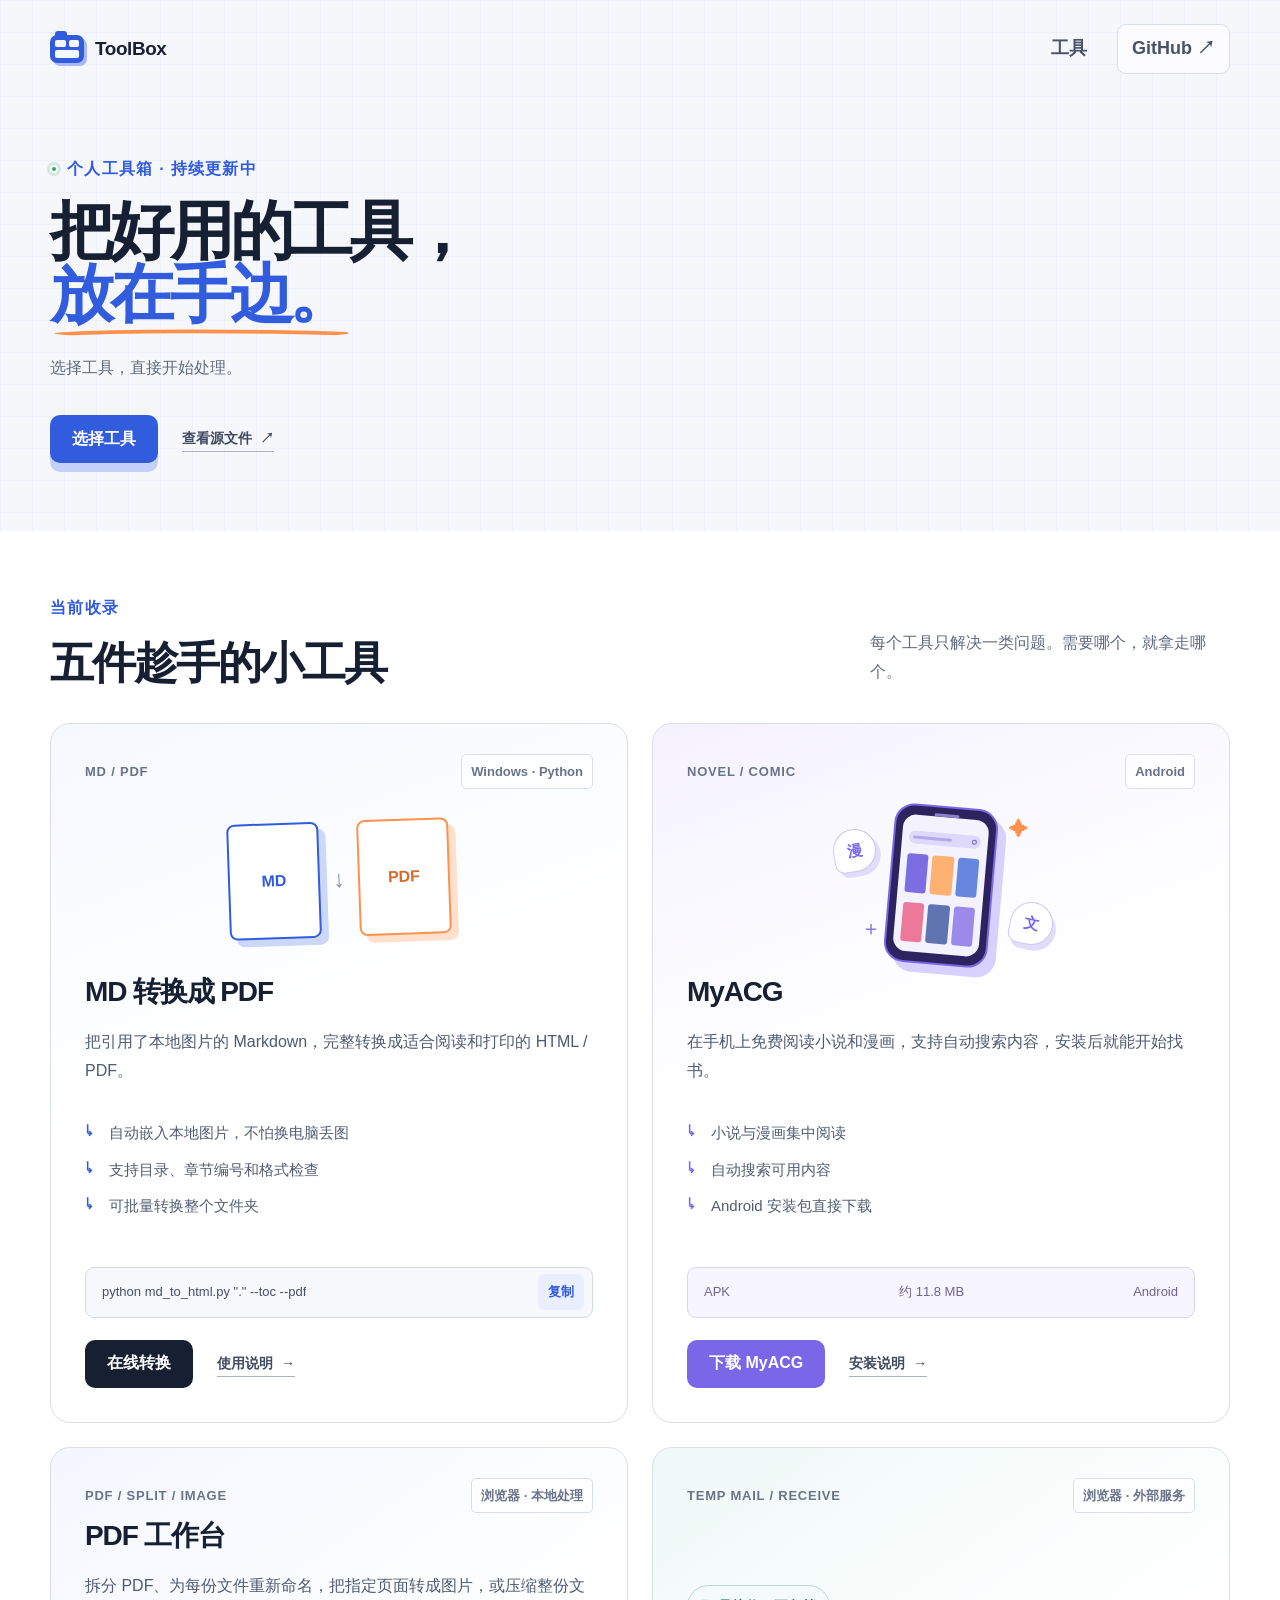
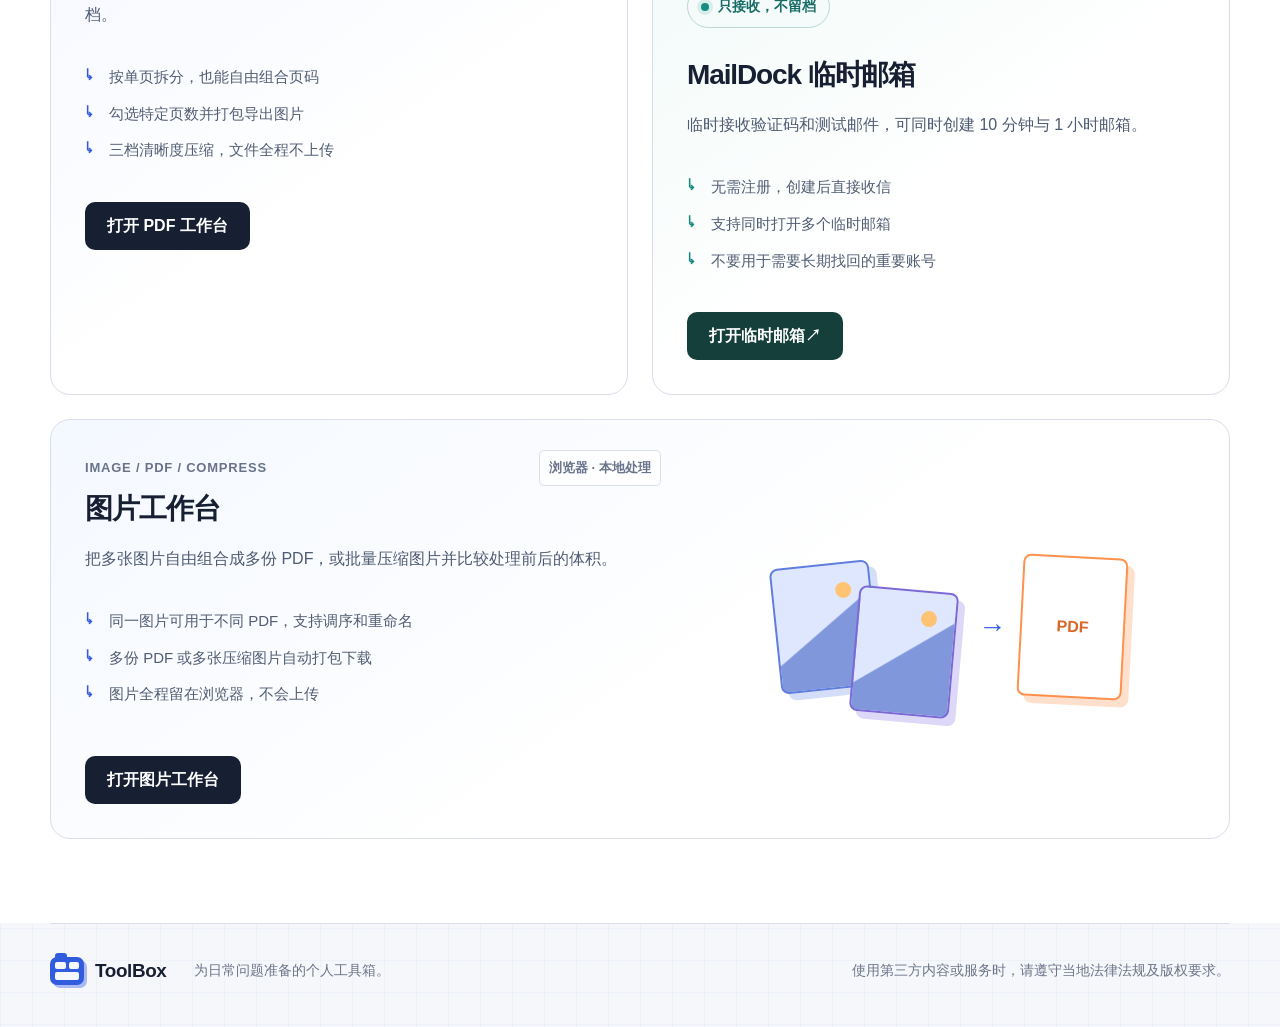
==== commit 7f6c0355: "新增图片转 PDF 与图片压缩工具" ====
--- a/index.html
+++ b/index.html
@@ -3,7 +3,7 @@
   <head>
     <meta charset="UTF-8">
     <meta name="viewport" content="width=device-width, initial-scale=1.0">
-    <meta name="description" content="ToolBox：持续更新个人觉得有用的小工具，目前包含 MD 转换成 PDF、PDF 工作台、MailDock 临时邮箱和 MyACG。">
+    <meta name="description" content="ToolBox：持续更新个人觉得有用的小工具，目前包含 MD 转换、PDF 与图片处理、临时邮箱和 MyACG。">
     <meta name="theme-color" content="#315cde">
     <title>ToolBox · 好用的小工具，放在手边</title>
     <link rel="icon" href="assets/toolbox-mark.svg" type="image/svg+xml">
@@ -47,7 +47,7 @@
         <div class="section-heading reveal">
           <div>
             <p class="section-label">当前收录</p>
-            <h2>四件趁手的小工具</h2>
+            <h2>五件趁手的小工具</h2>
           </div>
           <p>每个工具只解决一类问题。需要哪个，就拿走哪个。</p>
         </div>
@@ -153,6 +153,17 @@
             </ul>
             <div class="card-actions"><a class="button button-mail" href="https://maildock-liard.vercel.app/" target="_blank" rel="noreferrer">打开临时邮箱 <span aria-hidden="true">↗</span></a></div>
           </article>
+
+          <article class="tool-card image-tools-card reveal">
+            <div class="image-card-copy">
+              <div class="card-topline"><span class="tool-index">IMAGE / PDF / COMPRESS</span><span class="platform-tag">浏览器 · 本地处理</span></div>
+              <h3>图片工作台</h3>
+              <p class="tool-summary">把多张图片自由组合成多份 PDF，或批量压缩图片并比较处理前后的体积。</p>
+              <ul class="feature-list"><li>同一图片可用于不同 PDF，支持调序和重命名</li><li>多份 PDF 或多张压缩图片自动打包下载</li><li>图片全程留在浏览器，不会上传</li></ul>
+              <div class="card-actions"><a class="button button-dark" href="/image-tools">打开图片工作台</a></div>
+            </div>
+            <div class="image-tools-visual" aria-hidden="true"><span class="visual-photo photo-one"><i></i></span><span class="visual-photo photo-two"><i></i></span><b>→</b><span class="visual-pdf">PDF</span></div>
+          </article>
         </div>
       </section>
 
--- a/styles.css
+++ b/styles.css
@@ -646,6 +646,17 @@
 .button-mail:hover { background: #0d302d; }
 .mail-card .card-actions { margin-top: auto; }
 
+.image-tools-card { min-height:420px; grid-column:1/-1; display:grid; grid-template-columns:1fr .85fr; gap:45px; background:linear-gradient(145deg,#f4f8ff 0%,white 58%); }
+.image-card-copy { display:flex; min-width:0; flex-direction:column; }
+.image-tools-card .card-actions { margin-top:auto; }
+.image-tools-visual { display:flex; min-height:280px; align-items:center; justify-content:center; gap:14px; }
+.visual-photo { position:relative; display:block; width:100px; height:126px; overflow:hidden; border:2px solid #5f7ddd; border-radius:8px; background:linear-gradient(145deg,#dfe7ff 0 50%,#8097dc 51%); box-shadow:7px 7px 0 #d4def8; }
+.visual-photo i { position:absolute; top:18px; right:18px; width:16px; height:16px; border-radius:50%; background:#ffc373; }
+.photo-one { transform:rotate(-6deg); }
+.photo-two { margin-left:-35px; transform:translateY(25px) rotate(5deg); border-color:#7b69d6; box-shadow:7px 7px 0 #ded8f8; }
+.image-tools-visual>b { margin-left:10px; color:var(--blue); font-size:28px; }
+.visual-pdf { display:grid; width:105px; height:142px; place-items:center; transform:rotate(3deg); border:2px solid var(--orange); border-radius:8px; background:white; color:#d86827; font-weight:800; box-shadow:7px 7px 0 #ffe0cd; }
+
 .card-topline {
   display: flex;
   align-items: center;
@@ -1131,6 +1142,8 @@
   }
 
   .pdf-tools-card, .mail-card { min-height: 0; }
+  .image-tools-card { min-height:0; grid-template-columns:1fr; }
+  .image-tools-visual { grid-row:1; min-height:250px; }
 
   .site-footer {
     grid-template-columns: 1fr;
@@ -1204,6 +1217,8 @@
   }
 
   .mail-status { margin-top: 42px; }
+  .image-tools-card { gap:10px; }
+  .image-tools-visual { min-height:215px; transform:scale(.86); }
 
   .command-box,
   .apk-meta {
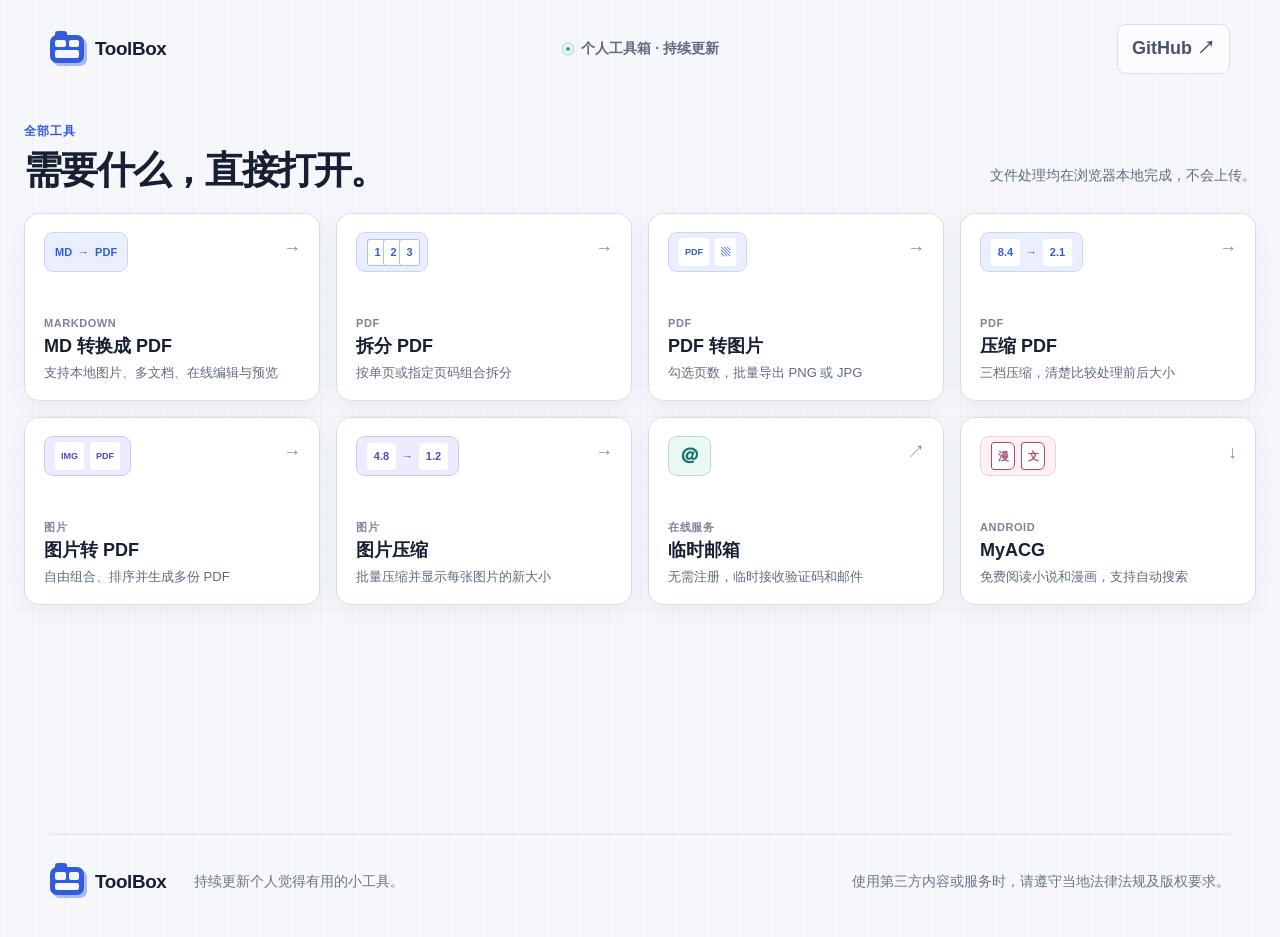
==== commit 42818590: "优化首页工具入口并修复图片转PDF方向" ====
--- a/index.html
+++ b/index.html
@@ -3,181 +3,86 @@
   <head>
     <meta charset="UTF-8">
     <meta name="viewport" content="width=device-width, initial-scale=1.0">
-    <meta name="description" content="ToolBox：持续更新个人觉得有用的小工具，目前包含 MD 转换、PDF 与图片处理、临时邮箱和 MyACG。">
+    <meta name="description" content="ToolBox：持续更新个人觉得有用的小工具，包含 MD、PDF、图片处理、临时邮箱和 MyACG。">
     <meta name="theme-color" content="#315cde">
-    <title>ToolBox · 好用的小工具，放在手边</title>
+    <title>ToolBox · 实用工具一览</title>
     <link rel="icon" href="assets/toolbox-mark.svg" type="image/svg+xml">
     <link rel="stylesheet" href="styles.css">
     <script src="script.js" defer></script>
   </head>
   <body>
-    <a class="skip-link" href="#main">跳到主要内容</a>
+    <a class="skip-link" href="#tools">跳到工具列表</a>
 
-    <header class="site-header">
+    <header class="site-header" id="top">
       <a class="brand" href="#top" aria-label="ToolBox 首页">
-        <span class="brand-mark" aria-hidden="true">
-          <span></span><span></span><span></span>
-        </span>
+        <span class="brand-mark" aria-hidden="true"><span></span><span></span><span></span></span>
         <span>ToolBox</span>
       </a>
-
+      <p class="header-note"><span class="status-dot"></span>个人工具箱 · 持续更新</p>
       <nav class="site-nav" aria-label="主要导航">
-        <a href="#tools">工具</a>
-        <a class="nav-github" href="https://github.com/sjksndnfkwks/ToolBox" target="_blank" rel="noreferrer">
-          GitHub
-          <span aria-hidden="true">↗</span>
-        </a>
+        <a class="nav-github" href="https://github.com/sjksndnfkwks/ToolBox" target="_blank" rel="noreferrer">GitHub <span aria-hidden="true">↗</span></a>
       </nav>
     </header>
 
     <main id="main">
-      <section class="hero" id="top">
-        <div class="hero-copy reveal">
-          <p class="eyebrow"><span class="status-dot"></span>个人工具箱 · 持续更新中</p>
-          <h1>把好用的工具，<br><span>放在手边。</span></h1>
-          <p class="hero-intro">选择工具，直接开始处理。</p>
-          <div class="hero-actions">
-            <a class="button button-primary" href="#tools">选择工具</a>
-            <a class="text-link" href="https://github.com/sjksndnfkwks/ToolBox" target="_blank" rel="noreferrer">查看源文件 <span aria-hidden="true">↗</span></a>
+      <section class="home-tools" id="tools" aria-labelledby="tools-title">
+        <div class="home-heading reveal">
+          <div>
+            <p class="section-label">全部工具</p>
+            <h1 id="tools-title">需要什么，直接打开。</h1>
           </div>
+          <p>文件处理均在浏览器本地完成，不会上传。</p>
+        </div>
+
+        <div class="quick-tool-grid">
+          <a class="quick-tool quick-tool-wide md-quick reveal" href="/md2pdf">
+            <span class="quick-icon" aria-hidden="true"><b>MD</b><i>→</i><b>PDF</b></span>
+            <span class="quick-copy"><span class="quick-type">Markdown</span><strong>MD 转换成 PDF</strong><small>支持本地图片、多文档、在线编辑与预览</small></span>
+            <span class="quick-arrow" aria-hidden="true">→</span>
+          </a>
+          <a class="quick-tool pdf-quick reveal" href="/pdf-tools/?mode=split">
+            <span class="quick-icon pages-icon" aria-hidden="true"><i>1</i><i>2</i><i>3</i></span>
+            <span class="quick-copy"><span class="quick-type">PDF</span><strong>拆分 PDF</strong><small>按单页或指定页码组合拆分</small></span>
+            <span class="quick-arrow" aria-hidden="true">→</span>
+          </a>
+          <a class="quick-tool pdf-quick reveal" href="/pdf-tools/?mode=image">
+            <span class="quick-icon file-image-icon" aria-hidden="true"><b>PDF</b><i>▧</i></span>
+            <span class="quick-copy"><span class="quick-type">PDF</span><strong>PDF 转图片</strong><small>勾选页数，批量导出 PNG 或 JPG</small></span>
+            <span class="quick-arrow" aria-hidden="true">→</span>
+          </a>
+          <a class="quick-tool pdf-quick reveal" href="/pdf-tools/?mode=compress">
+            <span class="quick-icon shrink-icon" aria-hidden="true"><i>8.4</i><b>→</b><i>2.1</i></span>
+            <span class="quick-copy"><span class="quick-type">PDF</span><strong>压缩 PDF</strong><small>三档压缩，清楚比较处理前后大小</small></span>
+            <span class="quick-arrow" aria-hidden="true">→</span>
+          </a>
+          <a class="quick-tool image-quick reveal" href="/image-tools/?mode=pdf">
+            <span class="quick-icon file-image-icon" aria-hidden="true"><b>IMG</b><i>PDF</i></span>
+            <span class="quick-copy"><span class="quick-type">图片</span><strong>图片转 PDF</strong><small>自由组合、排序并生成多份 PDF</small></span>
+            <span class="quick-arrow" aria-hidden="true">→</span>
+          </a>
+          <a class="quick-tool image-quick reveal" href="/image-tools/?mode=compress">
+            <span class="quick-icon shrink-icon" aria-hidden="true"><i>4.8</i><b>→</b><i>1.2</i></span>
+            <span class="quick-copy"><span class="quick-type">图片</span><strong>图片压缩</strong><small>批量压缩并显示每张图片的新大小</small></span>
+            <span class="quick-arrow" aria-hidden="true">→</span>
+          </a>
+          <a class="quick-tool mail-quick reveal" href="https://maildock-liard.vercel.app/" target="_blank" rel="noreferrer">
+            <span class="quick-icon mail-icon" aria-hidden="true">＠</span>
+            <span class="quick-copy"><span class="quick-type">在线服务</span><strong>临时邮箱</strong><small>无需注册，临时接收验证码和邮件</small></span>
+            <span class="quick-arrow" aria-hidden="true">↗</span>
+          </a>
+          <a class="quick-tool acg-quick reveal" href="阅读小软件/MyACG.apk" download>
+            <span class="quick-icon book-icon" aria-hidden="true"><i>漫</i><i>文</i></span>
+            <span class="quick-copy"><span class="quick-type">Android</span><strong>MyACG</strong><small>免费阅读小说和漫画，支持自动搜索</small></span>
+            <span class="quick-arrow" aria-hidden="true">↓</span>
+          </a>
         </div>
       </section>
-
-      <section class="tools-section" id="tools">
-        <div class="section-heading reveal">
-          <div>
-            <p class="section-label">当前收录</p>
-            <h2>五件趁手的小工具</h2>
-          </div>
-          <p>每个工具只解决一类问题。需要哪个，就拿走哪个。</p>
-        </div>
-
-        <div class="tool-grid">
-          <article class="tool-card md-card reveal">
-            <div class="card-topline">
-              <span class="tool-index">MD / PDF</span>
-              <span class="platform-tag">Windows · Python</span>
-            </div>
-            <div class="tool-icon md-icon" aria-hidden="true">
-              <span>MD</span>
-              <i>↓</i>
-              <span>PDF</span>
-            </div>
-            <h3>MD 转换成 PDF</h3>
-            <p class="tool-summary">把引用了本地图片的 Markdown，完整转换成适合阅读和打印的 HTML / PDF。</p>
-            <ul class="feature-list">
-              <li>自动嵌入本地图片，不怕换电脑丢图</li>
-              <li>支持目录、章节编号和格式检查</li>
-              <li>可批量转换整个文件夹</li>
-            </ul>
-
-            <div class="command-box">
-              <code>python md_to_html.py "." --toc --pdf</code>
-              <button class="copy-button" type="button" data-copy='python md_to_html.py "." --toc --pdf' aria-label="复制运行命令">复制</button>
-            </div>
-
-            <div class="card-actions">
-              <a class="button button-dark" href="/md2pdf">在线转换</a>
-              <a class="text-link" href="md2pdf/md_to_html使用说明.html">使用说明 <span aria-hidden="true">→</span></a>
-            </div>
-          </article>
-
-          <article class="tool-card acg-card reveal">
-            <div class="card-topline">
-              <span class="tool-index">NOVEL / COMIC</span>
-              <span class="platform-tag">Android</span>
-            </div>
-            <div class="acg-visual" aria-hidden="true">
-              <div class="phone">
-                <div class="phone-speaker"></div>
-                <div class="phone-screen">
-                  <div class="search-pill"><span></span><i></i></div>
-                  <div class="shelf shelf-one"><i></i><i></i><i></i></div>
-                  <div class="shelf shelf-two"><i></i><i></i><i></i></div>
-                </div>
-              </div>
-              <span class="bubble bubble-a">漫</span>
-              <span class="bubble bubble-b">文</span>
-              <span class="spark spark-a">✦</span>
-              <span class="spark spark-b">＋</span>
-            </div>
-            <h3>MyACG</h3>
-            <p class="tool-summary">在手机上免费阅读小说和漫画，支持自动搜索内容，安装后就能开始找书。</p>
-            <ul class="feature-list">
-              <li>小说与漫画集中阅读</li>
-              <li>自动搜索可用内容</li>
-              <li>Android 安装包直接下载</li>
-            </ul>
-
-            <div class="apk-meta">
-              <span>APK</span>
-              <span>约 11.8 MB</span>
-              <span>Android</span>
-            </div>
-
-            <div class="card-actions">
-              <a class="button button-acg" href="阅读小软件/MyACG.apk" download>下载 MyACG</a>
-              <a class="text-link" href="阅读小软件/README.md">安装说明 <span aria-hidden="true">→</span></a>
-            </div>
-          </article>
-
-          <article class="tool-card pdf-tools-card reveal">
-            <div class="pdf-card-copy">
-              <div class="card-topline">
-                <span class="tool-index">PDF / SPLIT / IMAGE</span>
-                <span class="platform-tag">浏览器 · 本地处理</span>
-              </div>
-              <h3>PDF 工作台</h3>
-              <p class="tool-summary">拆分 PDF、为每份文件重新命名，把指定页面转成图片，或压缩整份文档。</p>
-              <ul class="feature-list">
-                <li>按单页拆分，也能自由组合页码</li>
-                <li>勾选特定页数并打包导出图片</li>
-                <li>三档清晰度压缩，文件全程不上传</li>
-              </ul>
-              <div class="card-actions"><a class="button button-dark" href="/pdf-tools">打开 PDF 工作台</a></div>
-            </div>
-          </article>
-
-          <article class="tool-card mail-card reveal">
-            <div class="card-topline">
-              <span class="tool-index">TEMP MAIL / RECEIVE</span>
-              <span class="platform-tag">浏览器 · 外部服务</span>
-            </div>
-            <div class="mail-status"><span aria-hidden="true"></span><strong>只接收，不留档</strong></div>
-            <h3>MailDock 临时邮箱</h3>
-            <p class="tool-summary">临时接收验证码和测试邮件，可同时创建 10 分钟与 1 小时邮箱。</p>
-            <ul class="feature-list">
-              <li>无需注册，创建后直接收信</li>
-              <li>支持同时打开多个临时邮箱</li>
-              <li>不要用于需要长期找回的重要账号</li>
-            </ul>
-            <div class="card-actions"><a class="button button-mail" href="https://maildock-liard.vercel.app/" target="_blank" rel="noreferrer">打开临时邮箱 <span aria-hidden="true">↗</span></a></div>
-          </article>
-
-          <article class="tool-card image-tools-card reveal">
-            <div class="image-card-copy">
-              <div class="card-topline"><span class="tool-index">IMAGE / PDF / COMPRESS</span><span class="platform-tag">浏览器 · 本地处理</span></div>
-              <h3>图片工作台</h3>
-              <p class="tool-summary">把多张图片自由组合成多份 PDF，或批量压缩图片并比较处理前后的体积。</p>
-              <ul class="feature-list"><li>同一图片可用于不同 PDF，支持调序和重命名</li><li>多份 PDF 或多张压缩图片自动打包下载</li><li>图片全程留在浏览器，不会上传</li></ul>
-              <div class="card-actions"><a class="button button-dark" href="/image-tools">打开图片工作台</a></div>
-            </div>
-            <div class="image-tools-visual" aria-hidden="true"><span class="visual-photo photo-one"><i></i></span><span class="visual-photo photo-two"><i></i></span><b>→</b><span class="visual-pdf">PDF</span></div>
-          </article>
-        </div>
-      </section>
-
     </main>
 
     <footer class="site-footer">
-      <a class="brand footer-brand" href="#top">
-        <span class="brand-mark" aria-hidden="true"><span></span><span></span><span></span></span>
-        <span>ToolBox</span>
-      </a>
-      <p>为日常问题准备的个人工具箱。</p>
+      <a class="brand footer-brand" href="#top"><span class="brand-mark" aria-hidden="true"><span></span><span></span><span></span></span><span>ToolBox</span></a>
+      <p>持续更新个人觉得有用的小工具。</p>
       <p class="footer-note">使用第三方内容或服务时，请遵守当地法律法规及版权要求。</p>
     </footer>
-
-    <div class="toast" role="status" aria-live="polite">命令已复制</div>
   </body>
 </html>
--- a/styles.css
+++ b/styles.css
@@ -1241,3 +1241,228 @@
     transform: none;
   }
 }
+
+/* Compact home dashboard */
+.header-note {
+  display: flex;
+  margin: 0;
+  align-items: center;
+  gap: 9px;
+  color: var(--muted);
+  font-size: var(--text-sm);
+  font-weight: 600;
+}
+
+.home-tools {
+  width: min(1240px, calc(100% - 48px));
+  min-height: calc(100vh - 164px);
+  margin: 0 auto;
+  padding: 24px 0 42px;
+}
+
+.home-heading {
+  display: flex;
+  margin-bottom: 22px;
+  align-items: end;
+  justify-content: space-between;
+  gap: 28px;
+}
+
+.home-heading .section-label {
+  margin-bottom: 7px;
+  font-size: 12px;
+}
+
+.home-heading h1 {
+  margin: 0;
+  font-size: clamp(30px, 3vw, 42px);
+  line-height: 1.12;
+  letter-spacing: -0.045em;
+}
+
+.home-heading > p {
+  margin: 0 0 4px;
+  color: var(--muted);
+  font-size: var(--text-sm);
+}
+
+.quick-tool-grid {
+  display: grid;
+  grid-template-columns: repeat(4, minmax(0, 1fr));
+  gap: 16px;
+}
+
+.quick-tool {
+  position: relative;
+  display: grid;
+  min-width: 0;
+  min-height: 188px;
+  padding: 18px 19px;
+  grid-template-rows: 48px 1fr;
+  overflow: hidden;
+  border: 1px solid var(--line);
+  border-radius: 15px;
+  background: var(--paper);
+  box-shadow: 0 7px 22px rgba(38, 54, 90, 0.055);
+  transition: border-color 180ms ease, box-shadow 180ms ease, transform 180ms ease;
+}
+
+.quick-tool:hover {
+  transform: translateY(-3px);
+  border-color: #aebde7;
+  box-shadow: 0 13px 30px rgba(38, 54, 90, 0.11);
+}
+
+.quick-icon {
+  display: flex;
+  width: fit-content;
+  height: 40px;
+  padding: 0 10px;
+  align-items: center;
+  gap: 6px;
+  border: 1px solid #c9d5f6;
+  border-radius: 9px;
+  background: var(--blue-soft);
+  color: var(--blue);
+  font-size: 11px;
+  font-style: normal;
+  font-weight: 800;
+}
+
+.quick-icon i,
+.quick-icon b {
+  font-style: normal;
+}
+
+.quick-copy {
+  display: flex;
+  min-width: 0;
+  flex-direction: column;
+  align-self: end;
+}
+
+.quick-type {
+  margin-bottom: 2px;
+  color: #7b8497;
+  font-size: 11px;
+  font-weight: 700;
+  letter-spacing: .05em;
+  text-transform: uppercase;
+}
+
+.quick-copy strong {
+  color: var(--ink);
+  font-size: 18px;
+  line-height: 1.35;
+}
+
+.quick-copy small {
+  margin-top: 5px;
+  overflow: hidden;
+  color: var(--muted);
+  font-size: 13px;
+  line-height: 1.45;
+  text-overflow: ellipsis;
+  white-space: nowrap;
+}
+
+.quick-arrow {
+  position: absolute;
+  top: 20px;
+  right: 18px;
+  color: #8490aa;
+  font-size: 18px;
+  transition: color 180ms ease, transform 180ms ease;
+}
+
+.quick-tool:hover .quick-arrow {
+  transform: translateX(3px);
+  color: var(--blue);
+}
+
+.pages-icon {
+  padding-right: 7px;
+}
+
+.pages-icon i {
+  display: grid;
+  width: 21px;
+  height: 27px;
+  place-items: center;
+  border: 1px solid #aebfe9;
+  border-radius: 3px;
+  background: white;
+}
+
+.pages-icon i + i {
+  margin-left: -11px;
+}
+
+.file-image-icon b,
+.file-image-icon i {
+  display: grid;
+  height: 28px;
+  padding: 0 6px;
+  place-items: center;
+  border-radius: 4px;
+  background: white;
+  font-size: 9px;
+}
+
+.shrink-icon i {
+  display: grid;
+  width: 29px;
+  height: 27px;
+  place-items: center;
+  border-radius: 4px;
+  background: white;
+}
+
+.image-quick .quick-icon {
+  border-color: #cfc8f2;
+  background: var(--violet-soft);
+  color: var(--violet-dark);
+}
+
+.mail-quick .quick-icon {
+  border-color: #b9ddd4;
+  background: #eaf8f4;
+  color: #167768;
+  font-size: 21px;
+}
+
+.acg-quick .quick-icon {
+  border-color: #ead0dd;
+  background: #fff0f6;
+  color: #a84e75;
+}
+
+.book-icon i {
+  display: grid;
+  width: 24px;
+  height: 28px;
+  place-items: center;
+  border: 1px solid currentColor;
+  border-radius: 3px 6px 6px 3px;
+  background: white;
+}
+
+@media (max-width: 1050px) {
+  .quick-tool-grid { grid-template-columns: repeat(3, minmax(0, 1fr)); }
+}
+
+@media (max-width: 760px) {
+  .site-header { grid-template-columns: 1fr auto; }
+  .header-note { display: none; }
+  .home-tools { width: min(100% - 32px, 1240px); padding-top: 18px; }
+  .home-heading { align-items: start; flex-direction: column; gap: 7px; }
+  .quick-tool-grid { grid-template-columns: repeat(2, minmax(0, 1fr)); gap: 12px; }
+  .quick-tool { min-height: 170px; padding: 16px; }
+  .quick-copy small { white-space: normal; }
+}
+
+@media (max-width: 480px) {
+  .home-heading h1 { font-size: 30px; }
+  .quick-tool-grid { grid-template-columns: minmax(0, 1fr); }
+  .quick-tool { min-height: 142px; }
+}
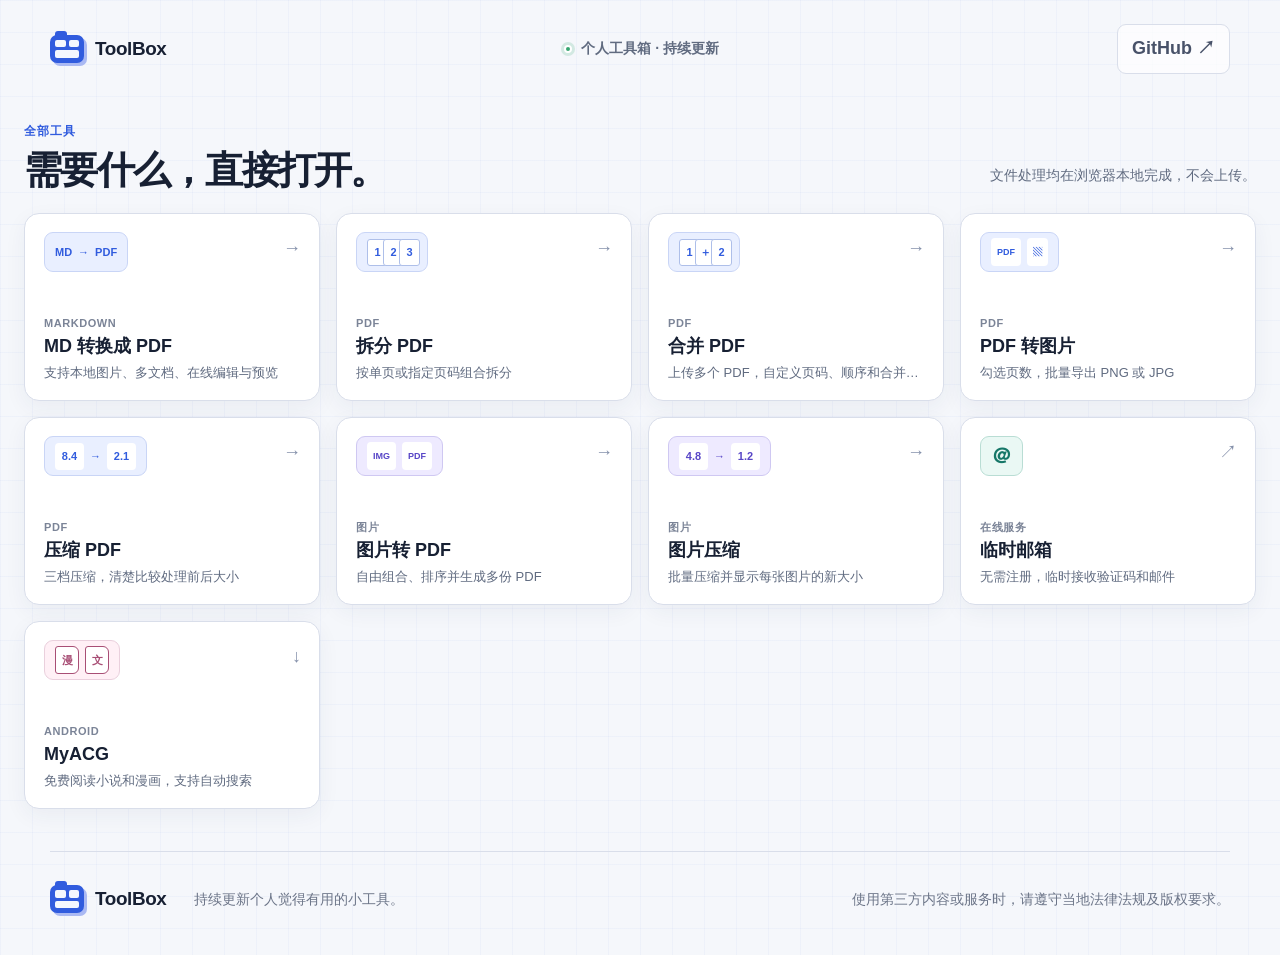
==== commit 86514f2c: "新增 PDF 合并工具" ====
--- a/index.html
+++ b/index.html
@@ -45,6 +45,11 @@
             <span class="quick-copy"><span class="quick-type">PDF</span><strong>拆分 PDF</strong><small>按单页或指定页码组合拆分</small></span>
             <span class="quick-arrow" aria-hidden="true">→</span>
           </a>
+          <a class="quick-tool pdf-quick reveal" href="/pdf-tools/?mode=merge">
+            <span class="quick-icon pages-icon" aria-hidden="true"><i>1</i><i>＋</i><i>2</i></span>
+            <span class="quick-copy"><span class="quick-type">PDF</span><strong>合并 PDF</strong><small>上传多个 PDF，自定义页码、顺序和合并后的文件名</small></span>
+            <span class="quick-arrow" aria-hidden="true">→</span>
+          </a>
           <a class="quick-tool pdf-quick reveal" href="/pdf-tools/?mode=image">
             <span class="quick-icon file-image-icon" aria-hidden="true"><b>PDF</b><i>▧</i></span>
             <span class="quick-copy"><span class="quick-type">PDF</span><strong>PDF 转图片</strong><small>勾选页数，批量导出 PNG 或 JPG</small></span>
